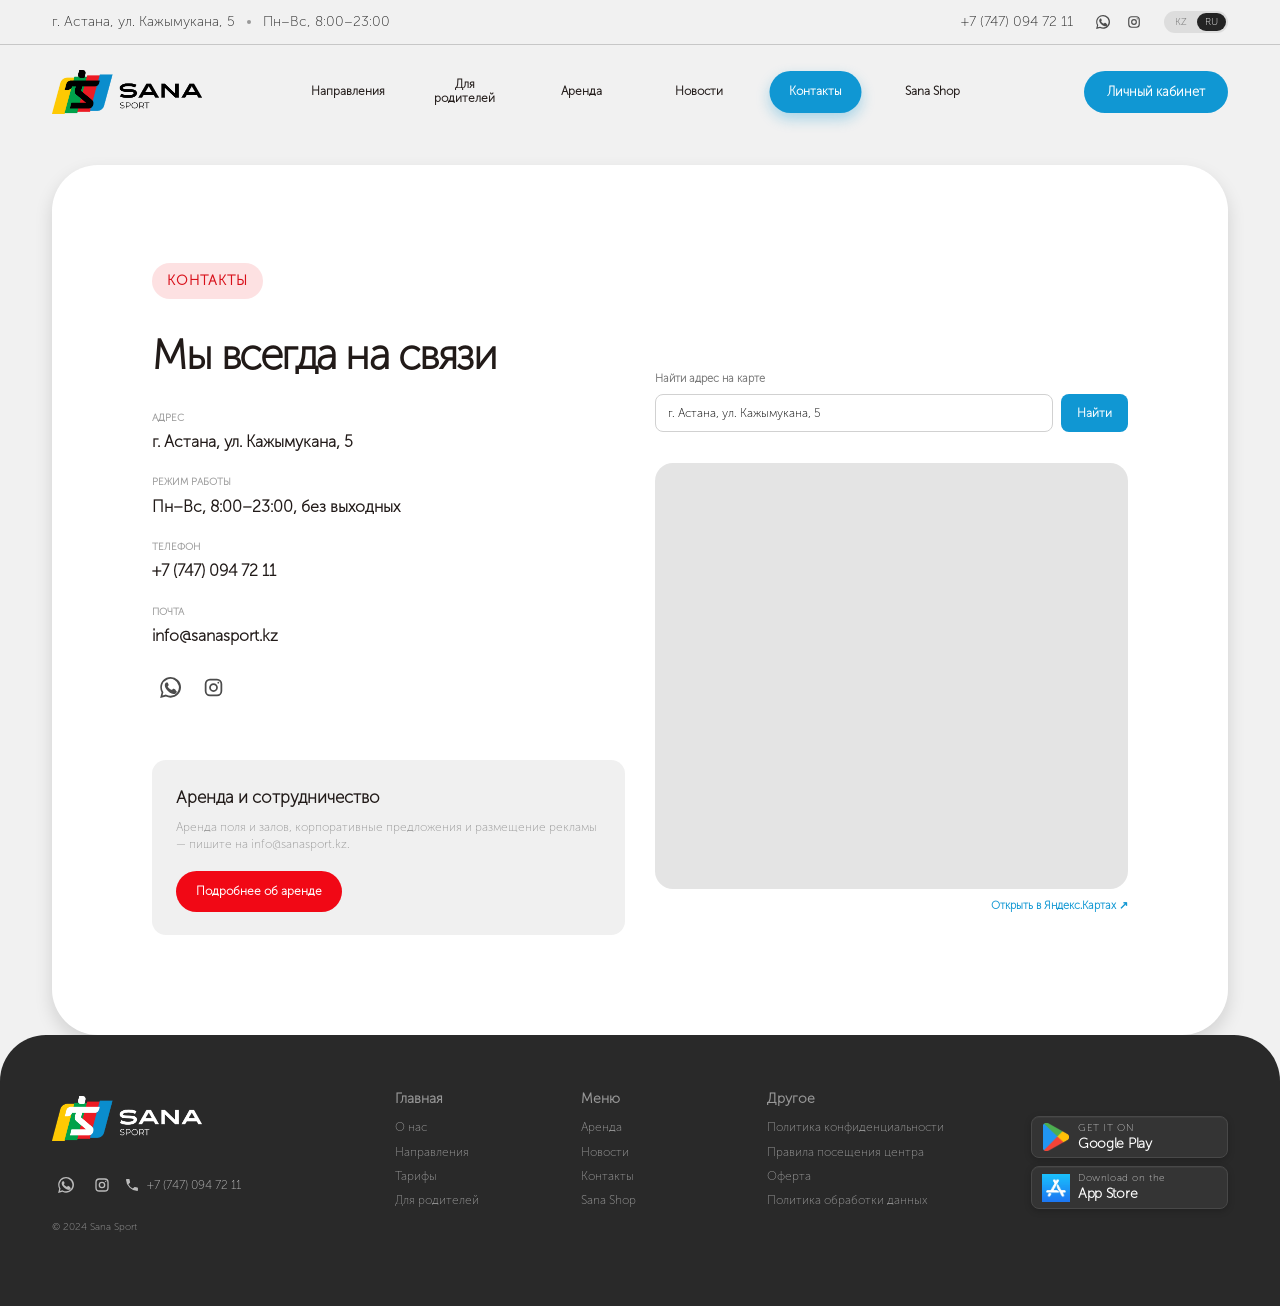
==== contacts.html @ c12099d1 "Polish homepage trainer and footer sections Co-authored-by: Copilot <223556219+Copilot@users.noreply" ====
﻿<!doctype html>
<html lang="ru">
<head>
  <meta charset="UTF-8">
  <meta name="viewport" content="width=device-width, initial-scale=1.0">
  <meta name="description" content="Контакты Sana Sport">
  <title>Контакты — Sana Sport</title>
  <link rel="preconnect" href="https://fonts.googleapis.com">
  <link rel="preconnect" href="https://fonts.gstatic.com" crossorigin>
  <link href="https://fonts.googleapis.com/css2?family=Manrope:wght@400;500;600;700;800&display=swap" rel="stylesheet">
  <link rel="stylesheet" href="styles.css?v=28">
</head>
<body class="contacts-page">
  <div class="topbar"><div class="container topbar__inner"><span>г. Астана, ул. Кажымукана, 5</span><span class="topbar__dot"></span><span>Пн–Вс, 8:00–23:00</span><div class="topbar__right"><a href="tel:+77470947211">+7 (747) 094 72 11</a><span class="social">◉　◎</span><span class="languages">KZ <b>RU</b></span></div></div></div>
  <header class="header container"><a class="logo" href="index.html#top" aria-label="Sana Sport">
      <img src="images/Group 80.png" alt="Sana Sport">
    </a><button class="menu-toggle" aria-label="Открыть меню">☰</button><nav class="nav"><a href="directions.html">Направления</a><a href="parents.html">Для родителей</a><a href="rental.html">Аренда</a><a href="news.html">Новости</a><a class="is-current" href="contacts.html">Контакты</a><a href="shop.html">Sana Shop</a></nav><a class="button button--blue header__account" href="https://sanasportt.bitrix24.site/crm_form_v5jyf/" target="_blank" rel="noopener noreferrer">Личный кабинет</a></header>

  <main>
    <section class="contacts-card container"><div class="contacts-copy"><small class="eyebrow">КОНТАКТЫ</small><h1>Мы всегда на связи</h1><dl><div><dt>АДРЕС</dt><dd id="contact-address">г. Астана, ул. Кажымукана, 5</dd></div><div><dt>РЕЖИМ РАБОТЫ</dt><dd>Пн–Вс, 8:00–23:00, без выходных</dd></div><div><dt>ТЕЛЕФОН</dt><dd><a href="tel:+77470947211">+7 (747) 094 72 11</a></dd></div><div><dt>ПОЧТА</dt><dd><a href="mailto:info@sanasport.kz">info@sanasport.kz</a></dd></div></dl><div class="rental-box"><h2>Аренда и сотрудничество</h2><p>Аренда поля и залов, корпоративные предложения и размещение рекламы — пишите на info@sanasport.kz.</p><a class="button button--red" href="mailto:info@sanasport.kz?subject=Sana%20Sport%20-%20аренда">Подробнее об аренде</a></div></div><div class="contacts-map-wrap"><div class="map-search"><label for="map-address">Найти адрес на карте</label><div><input id="map-address" type="text" value="г. Астана, ул. Кажымукана, 5" placeholder="Введите адрес"><button id="map-search-button" type="button">Найти</button></div><span id="map-status" role="status"></span></div><iframe id="contact-map" title="Карта Sana Sport" src="https://yandex.ru/map-widget/v1/?text=%D0%90%D1%81%D1%82%D0%B0%D0%BD%D0%B0%2C%20%D1%83%D0%BB.%20%D0%9A%D0%B0%D0%B6%D1%8B%D0%BC%D1%83%D0%BA%D0%B0%D0%BD%D0%B0%2C%205&z=16" loading="lazy" allowfullscreen></iframe><a class="map-external" id="map-external" href="https://yandex.ru/maps/?text=%D0%90%D1%81%D1%82%D0%B0%D0%BD%D0%B0%2C%20%D1%83%D0%BB.%20%D0%9A%D0%B0%D0%B6%D1%8B%D0%BC%D1%83%D0%BA%D0%B0%D0%BD%D0%B0%2C%205" target="_blank" rel="noopener">Открыть в Яндекс.Картах ↗</a></div></section>
  </main>

  <footer class="footer"><div class="container footer__grid"><div><a class="logo logo--light" href="index.html#top"><img src="images/Group 102.png" alt="Sana Sport"></a><div class="footer-social">◉　◎　◌</div><small>© 2024 Sana Sport</small></div><div><h4>Главная</h4><a href="index.html#about">О нас</a><a href="directions.html">Направления</a><a href="tariffs.html">Тарифы</a><a href="index.html#parents">Для родителей</a></div><div><h4>Меню</h4><a href="index.html#shop">Аренда</a><a href="news.html">Новости</a><a href="contacts.html">Контакты</a><a href="shop.html">Sana Shop</a></div><div><h4>Другое</h4><a href="privacy.html" target="_blank" rel="noopener noreferrer">Политика конфиденциальности</a><a href="rules.html" target="_blank" rel="noopener noreferrer">Правила посещения центра</a><a href="public-offer.html" target="_blank" rel="noopener noreferrer">Оферта</a><a href="privacy.html" target="_blank" rel="noopener noreferrer">Политика обработки данных</a></div><div class="footer__stores"><div class="footer__download-actions"><a class="store-badge store-badge--google" href="https://play.google.com/store/apps/details?id=kz.sanasport.app&pli=1" target="_blank" rel="noopener noreferrer" aria-label="Скачать в Google Play"><img class="store-badge__icon" src="images/google-play.png" alt="Google Play"><span class="store-badge__meta"><small>GET IT ON</small><strong>Google Play</strong></span></a><a class="store-badge store-badge--apple" href="https://apps.apple.com/kz/app/sanasport/id6756905506" target="_blank" rel="noopener noreferrer" aria-label="Скачать в App Store"><img class="store-badge__icon" src="images/app-store.png" alt="App Store"><span class="store-badge__meta"><small>Download on the</small><strong>App Store</strong></span></a></div></div></footer>
  <script src="script.js?v=17"></script>
</body>
</html>
---- styles.css ----
﻿:root {
  --ink: #211a18;
  --muted: #717171;
  --line: #d1d1d1;
  --blue: #1097d3;
  --yellow: #ffc800;
  --red: #f10815;
  --green: #00a64f;
  --soft: #f1f1f1;
  --dark: #292929;
  --ease-out: cubic-bezier(0.23, 1, 0.32, 1);
  --button-motion-duration: 160ms;
  --display-font: "Museo Sans Cyrl", Arial, sans-serif;
}
* {
  box-sizing: border-box;
}
html {
  scroll-behavior: smooth;
}
body {
  margin: 0;
  color: var(--ink);
  font: 400 14px/1.45 var(--display-font);
  background: #f4f4f4;
}
:where(
  .hero h1,
  .about h2,
  .section h2,
  .shop h2,
  .contact h2,
  .tariffs-heading h1,
  .directions-heading h1,
  .parents-heading h1,
  .news-heading h1,
  .rental-heading h1,
  .contacts-heading h1,
  .shop-heading h1
) {
  font-family: var(--display-font);
  font-weight: 700;
}
a {
  color: inherit;
  text-decoration: none;
}
.container {
  width: min(1176px, calc(100% - 48px));
  margin: auto;
}
.topbar {
  height: 45px;
  border-bottom: 1px solid #c7c7c7;
  color: #292929;
  font-size: 14px;
}
.topbar__inner {
  height: 100%;
  display: flex;
  align-items: center;
  gap: 12px;
}
.topbar__dot {
  width: 4px;
  height: 4px;
  border-radius: 50%;
  background: #999;
}
.topbar__right {
  margin-left: auto;
  display: flex;
  align-items: center;
  gap: 18px;
}
.social {
  display: flex;
  align-items: center;
  gap: 7px;
}
.social__link {
  display: grid;
  width: 24px;
  height: 24px;
  place-items: center;
  border-radius: 50%;
  color: #4b4b4b;
  transition:
    background-color 160ms ease,
    color 160ms ease,
    transform 160ms var(--ease-out);
}
.social__link svg {
  width: 14px;
  height: 14px;
}
.contacts-social .social__link {
  width: 36px;
  height: 36px;
}
.contacts-social .social__link svg {
  width: 21px;
  height: 21px;
}
@media (hover: hover) and (pointer: fine) {
  .social__link:hover {
    color: #fff;
    transform: translateY(-1px);
  }
  .footer-social .social__link:hover {
    transform: none;
  }
  .social__link--whatsapp:hover {
    background: #25d366;
  }
  .social__link--instagram:hover {
    background: #d62976;
  }
  .footer-social .social__link--whatsapp:hover {
    background: transparent;
    color: #25d366;
  }
  .footer-social .social__link--instagram:hover {
    background: transparent;
    color: #d62976;
  }
}
.social__link:focus-visible {
  outline: 2px solid var(--blue);
  outline-offset: 2px;
}
.languages {
  display: inline-flex;
  align-items: center;
  gap: 2px;
  background: #ddd;
  border-radius: 20px;
  padding: 2px;
  font-size: 10px;
  color: #666;
}
.languages b {
  display: inline-block;
  padding: 3px 6px;
  color: #fff;
  background: #242424;
  border-radius: 13px;
  margin-left: 5px;
}
.languages a {
  display: inline-block;
  min-width: 29px;
  padding: 4px 6px;
  border-radius: 13px;
  color: #666;
  text-align: center;
  line-height: 1;
  transition:
    color 160ms ease,
    background-color 160ms ease;
}
.languages a.is-current {
  color: #fff;
  background: #242424;
}
body.is-kazakh .tab[data-trainer-filter="creative"] {
  width: 142px;
}
.header {
  position: relative;
  height: 94px;
  display: flex;
  align-items: center;
  gap: 34px;
}
.logo {
  display: flex;
  align-items: center;
  gap: 9px;
  font-size: 23px;
  font-weight: 800;
  letter-spacing: -0.8px;
}
.logo small {
  display: block;
  font-size: 9px;
  letter-spacing: 0.5px;
  font-weight: 500;
}
.logo-mark {
  position: relative;
  display: block;
  width: 39px;
  height: 33px;
  background: #f4c400;
  clip-path: polygon(18% 0, 100% 0, 84% 100%, 0 100%);
}
.logo-mark i,
.logo-mark b,
.logo-mark em {
  position: absolute;
  display: block;
}
.logo-mark i {
  background: #00a5de;
  width: 19px;
  height: 12px;
  right: 0;
  top: 5px;
}
.logo-mark b {
  background: #ef202c;
  width: 19px;
  height: 13px;
  left: 8px;
  top: 11px;
}
.logo-mark em {
  background: #1b1b1b;
  width: 15px;
  height: 23px;
  left: 12px;
  top: 5px;
  clip-path: polygon(0 0, 100% 0, 80% 100%, 20% 100%);
}
.nav {
  position: absolute;
  left: 50%;
  display: flex;
  align-items: center;
  gap: 25px;
  margin-left: 0;
  font-size: 12px;
  font-weight: 700;
  transform: translateX(-50%);
}
.nav a {
  --nav-color: var(--blue);
  position: relative;
  isolation: isolate;
  overflow: hidden;
  display: inline-flex;
  align-items: center;
  justify-content: center;
  width: 92px;
  min-height: 42px;
  padding: 10px 16px;
  border-radius: 999px;
  text-align: center;
  line-height: 1.15;
  transition:
    color 0.3s ease,
    box-shadow 0.3s ease,
    transform 0.3s ease;
}
.nav a::after {
  position: absolute;
  z-index: -1;
  inset: 0;
  width: 0;
  content: "";
  border-radius: inherit;
  background: var(--nav-color);
  transition: width 0.3s ease;
}
.nav a:hover,
.nav a:focus-visible {
  color: #fff !important;
  box-shadow: 0 8px 18px color-mix(in srgb, var(--nav-color) 35%, transparent);
  transform: translateY(-2px);
}
.nav a:hover::after,
.nav a:focus-visible::after {
  width: 100%;
}
.nav a:nth-child(4n + 2) {
  --nav-color: var(--yellow);
}
.nav a:nth-child(4n + 3) {
  --nav-color: var(--red);
}
.nav a:nth-child(4n + 4) {
  --nav-color: var(--green);
}
.nav a:nth-child(4n + 1) {
  --nav-color: var(--blue);
}
.nav a.is-current {
  color: #fff !important;
  background: var(--nav-color);
  box-shadow: 0 6px 14px color-mix(in srgb, var(--nav-color) 32%, transparent);
}
.nav a:nth-child(4n + 2).is-current {
  color: #242424 !important;
}
@media (prefers-reduced-motion: reduce) {
  .nav a,
  .nav a::after {
    transition: none;
  }
  .nav a:hover,
  .nav a:focus-visible {
    transform: none;
  }
}
.button {
  border: 0;
  border-radius: 30px;
  display: inline-flex;
  justify-content: center;
  align-items: center;
  padding: 14px 23px;
  font-size: 13px;
  font-weight: 800;
  cursor: pointer;
  font-family: inherit;
}
.button--blue {
  color: #fff;
  background: var(--blue);
}
.button--outline {
  border: 2px solid #171717;
  background: #fff;
}
.button--red {
  color: #fff;
  background: var(--red);
}
.button--dark {
  color: #fff;
  background: #2c2c2c;
}
.header__account {
  padding: 12px 23px;
}
@media (min-width: 901px) {
  .header__account {
    margin-left: auto;
  }
}
.menu-toggle {
  display: none;
  background: none;
  border: 0;
  font-size: 24px;
}
.promos {
  display: grid;
  grid-template-columns: 1fr 1fr 1fr;
  gap: 18px;
  padding-bottom: 14px;
}
.promo {
  height: 131px;
  border-radius: 15px;
  color: #fff;
  padding: 27px 28px;
  display: flex;
  justify-content: space-between;
  overflow: hidden;
  position: relative;
}
.promo small,
.promo strong {
  display: none;
}
.promo--violet {
  background-image: url("images/mobile app.png");
  background-size: cover;
  background-position: center;
  background-repeat: no-repeat;
}
.promo--blue {
  background-image: url("images/preschool.png");
  background-size: cover;
  background-position: center;
  background-repeat: no-repeat;
}
.promo--navy {
  background-image: url("images/polechudes.png");
  background-size: cover;
  background-position: center;
  background-repeat: no-repeat;
}
.promo > div:first-child,
.promo > div:last-child {
  display: none;
}
.promo .phone-stack,
.promo .promo-sun,
.promo .wheel {
  display: none;
}
.hero-shell {
  background: #fff;
  border-radius: 44px 44px 0 0;
  box-shadow: 0 -4px 16px #00000012;
}
.hero {
  min-height: 620px;
  display: grid;
  grid-template-columns: 1fr 1fr;
  align-items: center;
  gap: 45px;
}
.hero h1 {
  font-size: 48px;
  line-height: 1.04;
  letter-spacing: -2px;
  margin: 0 0 22px;
}
.hero p,
.about p {
  color: var(--muted);
  font-size: 16px;
  line-height: 1.4;
}
.hero__actions {
  display: flex;
  gap: 13px;
  margin-top: 28px;
}
.visual {
  border-radius: 23px;
  overflow: hidden;
  position: relative;
}
.visual--building {
  height: 420px;
  background: linear-gradient(160deg, #94d0ff, #e6dbdd 55%, #b8a19e);
  box-shadow: inset 0 0 90px #fff6;
}
.building-lines {
  position: absolute;
  inset: 28% 0 0;
  background:
    repeating-linear-gradient(90deg, transparent 0 10px, #fff9 11px 13px),
    linear-gradient(
      165deg,
      transparent 20%,
      #856c6c 20% 23%,
      transparent 23% 34%,
      #705e61 34% 37%,
      transparent 37%
    );
  clip-path: polygon(5% 30%, 95% 30%, 100% 100%, 0 100%);
}
.visual-label {
  position: absolute;
  bottom: 32px;
  left: 50%;
  transform: translateX(-50%);
  font-size: 18px;
  font-weight: 800;
  color: #fff;
  background: #1d2527dd;
  padding: 9px 16px;
  border-radius: 5px;
  text-align: center;
}
.visual-label small {
  font-size: 8px;
  letter-spacing: 2px;
}
.stats {
  background: var(--yellow);
}
.stats__grid {
  display: grid;
  grid-template-columns: repeat(5, 1fr);
  padding: 27px 0;
}
.stats__grid > div {
  text-align: center;
  border-right: 1px solid #c39d00;
}
.stats__grid > div:last-child {
  border: 0;
}
.stats strong {
  display: block;
  font-size: 28px;
}
.stats span {
  font-size: 11px;
}
.section {
  padding-top: 96px;
  padding-bottom: 60px;
}
.about {
  display: grid;
  grid-template-columns: 1fr 1fr;
  align-items: center;
  gap: 56px;
}
.about .eyebrow {
  display: inline-flex;
  width: fit-content;
  margin-bottom: 18px;
  padding: 8px 15px;
  border-radius: 999px;
  background: #fff0bf;
  color: #9b7100;
  font-size: 14px;
  letter-spacing: 1px;
}
.visual--lounge {
  height: 350px;
  background: linear-gradient(130deg, #edf5fb, #cae9f1 55%, #ff9426);
  border-radius: 20px;
}
.lounge-balls {
  font-size: 27px;
  line-height: 2;
  color: #fff;
  position: absolute;
  right: 24px;
  top: 18px;
}
.lounge-tables {
  position: absolute;
  bottom: 0;
  left: 0;
  right: 0;
  height: 47%;
  background: repeating-linear-gradient(
    90deg,
    #f39127 0 40px,
    #40aa76 40px 78px,
    #f7a622 78px 117px
  );
  clip-path: polygon(0 18%, 100% 0, 100% 100%, 0 100%);
}
.visual--lounge > span {
  position: absolute;
  bottom: 20px;
  left: 20px;
  background: #fff;
  color: #666;
  padding: 5px 10px;
  border-radius: 4px;
  font-size: 11px;
}
.eyebrow {
  display: block;
  color: var(--red);
  font-size: 12px;
  font-weight: 800;
  margin-bottom: 18px;
}
.news-toolbar {
  display: flex;
  align-items: center;
  justify-content: space-between;
  gap: 16px;
  margin: 20px 0 28px;
}
.news-filter {
  position: relative;
  display: grid;
  min-width: 250px;
  gap: 5px;
  padding: 11px 48px 11px 16px;
  border: 1px solid #e5e8ef;
  border-radius: 16px;
  background: #fff;
  box-shadow: 0 10px 26px rgba(14, 25, 44, 0.06);
  color: var(--ink);
  transition: border-color 180ms var(--ease-out), box-shadow 180ms var(--ease-out);
}
.news-filter:focus-within {
  border-color: var(--blue);
  box-shadow: 0 0 0 3px rgba(39, 92, 190, 0.12);
}
.news-filter span {
  color: var(--muted);
  font-size: 11px;
  font-weight: 700;
  letter-spacing: 0.06em;
  text-transform: uppercase;
}
.news-filter select {
  width: 100%;
  border: 0;
  background: transparent;
  color: var(--ink);
  font: 700 14px var(--display-font);
  outline: none;
  cursor: pointer;
  appearance: none;
}
.news-filter::after {
  position: absolute;
  top: 50%;
  right: 15px;
  display: grid;
  width: 28px;
  height: 28px;
  place-items: center;
  border-radius: 50%;
  background: #f3f5f9;
  color: var(--blue);
  content: "⌄";
  font-size: 18px;
  line-height: 1;
  pointer-events: none;
  transform: translateY(-25%);
}
.news-show-more {
  border: 0;
  border-radius: 999px;
  background: var(--yellow);
  color: #1e1f24;
  padding: 11px 18px;
  font: 700 14px var(--display-font);
  cursor: pointer;
  transition: transform 180ms var(--ease-out), box-shadow 180ms var(--ease-out);
}
.news-show-more:hover,
.news-show-more:focus-visible {
  transform: translateY(-1px);
  box-shadow: 0 12px 24px rgba(245, 181, 38, 0.28);
}
.news-show-more[hidden] {
  display: none;
}
.news-card.is-hidden {
  display: none;
}
.news-empty {
  display: none;
  grid-column: 1 / -1;
  padding: 28px;
  border-radius: 16px;
  background: var(--soft);
  color: var(--muted);
  text-align: center;
}
.news-empty.is-visible {
  display: block;
}
.about h2,
.section h2 {
  font-size: 32px;
  line-height: 1.1;
  letter-spacing: -1px;
  margin: 0 0 16px;
}
.direction-grid {
  display: grid;
  grid-template-columns: repeat(3, 1fr);
  gap: 23px;
  margin-top: 31px;
}
.info-card,
.price-grid article {
  background: var(--soft);
  border: 1px solid #aaa;
  border-radius: 15px;
  padding: 22px;
}
.direction-grid .info-card {
  display: flex;
  flex-direction: column;
}
.direction-grid .info-card > img {
  align-self: flex-start;
  width: 78px;
  height: 78px;
  flex: 0 0 78px;
  object-fit: scale-down;
}
.card-icon {
  display: flex;
  width: 45px;
  height: 45px;
  border-radius: 8px;
  justify-content: center;
  align-items: center;
  font-size: 25px;
}
.card-icon--green {
  background: #aaddc1;
}
.card-icon--pink {
  background: #f0b2b7;
}
.card-icon--cyan {
  background: #acd9ef;
}
.info-card h3 {
  font-size: 18px;
  margin: 12px 0 8px;
}
.info-card p {
  min-height: 73px;
  color: var(--muted);
  margin: 0;
  font-size: 13px;
}
.info-card a {
  display: block;
  margin-top: auto;
  font-size: 12px;
  font-weight: 800;
}
.panorama {
  height: 480px;
  background: #07172e;
  color: #fff;
  position: relative;
  overflow: hidden;
}
.panorama__scene {
  height: 100%;
  position: relative;
  background: linear-gradient(
    #071a3c 0%,
    #122c59 51%,
    #f39818 52%,
    #101723 100%
  );
}
.sky {
  position: absolute;
  width: 100%;
  height: 46%;
  background:
    radial-gradient(ellipse at 80% 80%, #ff9c00 0 3%, transparent 18%),
    radial-gradient(ellipse at 20% 60%, #214f7f, transparent 42%);
}
.city {
  position: absolute;
  bottom: 43%;
  width: 100%;
  height: 27%;
  display: flex;
  align-items: end;
  justify-content: center;
  gap: 8px;
}
.city i {
  display: block;
  width: 11%;
  height: 50%;
  background: #26374b;
  box-shadow: inset 0 0 0 3px #354c62;
}
.city i:nth-child(2) {
  height: 80%;
}
.city i:nth-child(3) {
  height: 62%;
}
.city i:nth-child(4) {
  height: 92%;
}
.city i:nth-child(5) {
  height: 70%;
}
.lights {
  position: absolute;
  bottom: 0;
  width: 100%;
  height: 45%;
  background: repeating-linear-gradient(
    100deg,
    transparent 0 75px,
    #fca31c 77px 80px,
    transparent 82px 150px
  );
  opacity: 0.8;
}
.panorama__tag {
  position: absolute;
  top: 43%;
  left: 62%;
  background: #e3171f;
  font-weight: 800;
  padding: 4px 12px;
  transform: rotate(-3deg);
}
.panorama__caption {
  position: absolute;
  bottom: 0;
  left: 0;
  right: 0;
  text-align: center;
  background: #050505dd;
  padding: 16px;
  color: #aaa;
  font-size: 11px;
}
.panorama__caption span {
  color: #fff;
  margin-left: 35px;
}
.section-heading {
  display: flex;
  justify-content: space-between;
  align-items: center;
  margin-bottom: 29px;
}
.section-heading h2 {
  margin: 0;
}
.price-grid {
  display: grid;
  grid-template-columns: repeat(3, 1fr);
  gap: 22px;
}
.price-grid article {
  border: 0;
  min-height: 120px;
}
.price-grid h3 {
  font-size: 14px;
  margin: 0 0 8px;
}
.price-grid strong {
  display: block;
  color: var(--blue);
  font-size: 21px;
}
.price-grid small {
  color: var(--muted);
  font-size: 10px;
}
.shop {
  background: var(--dark);
  color: #fff;
}
.shop__inner {
  min-height: 282px;
  display: flex;
  align-items: center;
  justify-content: space-between;
}
.shop h2 {
  font-size: 31px;
  margin: 0 0 10px;
}
.shop p {
  margin: 0 0 28px;
}
.shop .eyebrow {
  color: var(--yellow);
}
.shop-products {
  height: 220px;
  display: flex;
  align-items: end;
  gap: 10px;
}
.shop-products span {
  display: flex;
  align-items: center;
  justify-content: center;
  width: 145px;
  height: 160px;
  background: #989898;
  border-radius: 18px 18px 0 0;
  color: #666;
  font-size: 11px;
  font-weight: 800;
}
.shop-products span + span {
  height: 200px;
}
.trainers > p {
  color: var(--muted);
  margin-top: -7px;
}
.tabs {
  display: flex;
  gap: 12px;
  margin: 24px 0;
}
.tabs .tab {
  --trainer-tab-color: var(--blue);
  position: relative;
  isolation: isolate;
  overflow: hidden;
  display: inline-flex;
  align-items: center;
  justify-content: center;
  width: 92px;
  min-height: 42px;
  border: 0;
  background: transparent;
  color: var(--ink);
  padding: 10px 16px;
  border-radius: 999px;
  line-height: 1.15;
  font: 700 14px var(--display-font);
  cursor: pointer;
  transition:
    color 0.3s ease,
    box-shadow 0.3s ease,
    transform 0.3s ease;
}
.tabs .tab::after {
  position: absolute;
  z-index: -1;
  inset: 0;
  width: 0;
  content: "";
  border-radius: inherit;
  background: var(--trainer-tab-color);
  transition: width 0.3s ease;
}
.tab[data-trainer-filter="sport"] {
  --trainer-tab-color: var(--green);
}
.tab[data-trainer-filter="education"] {
  --trainer-tab-color: var(--red);
  width: 128px;
}
.tab[data-trainer-filter="creative"] {
  --trainer-tab-color: var(--blue);
}
.tab.is-active {
  color: #fff;
  background: var(--trainer-tab-color);
  box-shadow: 0 6px 14px color-mix(in srgb, var(--trainer-tab-color) 32%, transparent);
}
@media (hover: hover) and (pointer: fine) {
  .tab:hover {
    color: #fff;
    box-shadow: 0 8px 18px color-mix(in srgb, var(--trainer-tab-color) 35%, transparent);
    transform: translateY(-2px);
  }
  .tab:hover::after {
    width: 100%;
  }
}
@media (prefers-reduced-motion: reduce) {
  .tabs .tab,
  .tabs .tab::after {
    transition: none;
  }
  .tab:hover {
    transform: none;
  }
}
.trainer-grid article.is-hidden {
  display: none;
}
.trainer-grid article.is-collapsed {
  display: none;
}
.trainer-grid {
  display: grid;
  grid-template-columns: repeat(4, 1fr);
  gap: 18px;
  overflow: hidden;
}
.trainer-toggle {
  display: flex;
  margin: 24px auto 0;
  min-width: 180px;
}
.trainer-toggle[hidden] {
  display: none;
}
.trainer-grid article {
  background: var(--soft);
  border-radius: 15px;
  overflow: hidden;
  cursor: pointer;
  transition:
    transform 180ms var(--ease-out),
    box-shadow 180ms var(--ease-out);
}
.trainer-photo {
  display: block;
  width: 100%;
  height: 245px;
  object-fit: cover;
  object-position: center;
}
.trainer-grid article:hover {
  transform: translateY(-3px);
  box-shadow: 0 10px 24px #0002;
}
.trainer-grid article:focus-visible,
.direction-card:focus-visible,
.news-card:focus-visible {
  outline: 3px solid color-mix(in srgb, var(--blue) 38%, transparent);
  outline-offset: 3px;
}
.avatar {
  height: 245px;
  display: flex;
  justify-content: center;
  align-items: center;
  font-size: 57px;
  font-weight: 800;
  color: #fff;
  position: relative;
  background: linear-gradient(145deg, #d5d2d9, #f5f4f6);
}
.avatar:after {
  content: "";
  position: absolute;
  width: 140px;
  height: 170px;
  bottom: -45px;
  border-radius: 65px 65px 0 0;
  background: #fff;
  box-shadow: inset 0 0 0 8px #e7e4ea;
}
.avatar--one {
  color: #a23273;
}
.avatar--two {
  color: #3d6c8e;
}
.avatar--three {
  color: #bd5b35;
}
.avatar--four {
  color: #6a568e;
}
.trainer-grid h3,
.trainer-grid p {
  margin: 0;
  padding: 0 20px;
}
.trainer-grid h3 {
  font-size: 14px;
  padding-top: 18px;
}
.trainer-grid p {
  font-size: 11px;
  color: var(--muted);
  padding-top: 5px;
  padding-bottom: 20px;
}
.trainer-modal {
  position: fixed;
  inset: 0;
  z-index: 1000;
  display: grid;
  place-items: center;
  padding: 24px;
  background: #0008;
  opacity: 0;
  pointer-events: none;
  transition: opacity 250ms var(--ease-out);
}
.trainer-modal.is-open {
  opacity: 1;
  pointer-events: auto;
}
.trainer-modal__dialog {
  position: relative;
  display: grid;
  grid-template-columns: 190px 1fr;
  width: min(610px, 100%);
  overflow: hidden;
  border-radius: 22px;
  background: #fff;
  opacity: 0;
  transform: translateY(4%) scale(0.96);
  transition:
    opacity 250ms var(--ease-out),
    transform 250ms var(--ease-out);
}
.trainer-modal.is-open .trainer-modal__dialog {
  opacity: 1;
  transform: translateY(0) scale(1);
}
.trainer-modal__avatar {
  overflow: hidden;
  display: grid;
  min-height: 250px;
  place-items: center;
  font-size: 52px;
}
.trainer-modal__avatar img {
  width: 100%;
  height: 100%;
  min-height: inherit;
  object-fit: cover;
}
.trainer-modal__content {
  padding: 42px 34px 34px;
}
.trainer-modal__content small {
  color: var(--blue);
  font-size: 10px;
  font-weight: 800;
  letter-spacing: 1px;
}
.trainer-modal__content h2 {
  margin: 13px 0 10px;
  font-size: 27px;
  line-height: 1.2;
}
.trainer-modal__content p {
  margin: 0 0 25px;
  color: var(--muted);
}
.trainer-modal__close {
  position: absolute;
  z-index: 1;
  top: 16px;
  right: 16px;
  width: 36px;
  height: 36px;
  border: 0;
  border-radius: 50%;
  background: #fff;
  font-size: 23px;
  cursor: pointer;
}
@media (max-width: 600px) {
  .trainer-modal__dialog {
    grid-template-columns: 1fr;
  }
  .trainer-modal__avatar {
    min-height: 150px;
  }
  .trainer-modal__content {
    padding: 28px 24px 24px;
  }
}
.faq {
  max-width: 800px;
  text-align: center;
}
.faq-list {
  text-align: left;
  margin-top: 27px;
}
.faq details {
  border: 1px solid #aaa;
  background: var(--soft);
  border-radius: 13px;
  margin-bottom: 12px;
  padding: 17px 21px;
}
.faq summary {
  display: flex;
  align-items: center;
  justify-content: space-between;
  gap: 16px;
  font-weight: 800;
  cursor: pointer;
  list-style: none;
}
.faq summary::-webkit-details-marker {
  display: none;
}
.faq summary b {
  display: grid;
  position: relative;
  width: 30px;
  height: 30px;
  flex: 0 0 auto;
  place-items: center;
  border-radius: 50%;
  background: #fde1e2;
  color: var(--red);
  font-size: 0;
  transition:
    background-color 200ms var(--ease-out),
    color 200ms var(--ease-out);
}
.faq summary b::before,
.faq summary b::after {
  position: absolute;
  inset: 0;
  display: grid;
  place-items: center;
  font-size: 20px;
  font-weight: 500;
  line-height: 1;
  transform-origin: center;
  transition:
    opacity 200ms var(--ease-out),
    transform 200ms var(--ease-out);
}
.faq summary b::before {
  content: "+";
  opacity: 1;
  transform: translateY(-1px) rotate(0deg) scale(1);
}
.faq summary b::after {
  content: "−";
  opacity: 0;
  transform: translateY(-1px) rotate(-90deg) scale(0.6);
}
.faq details[open] summary b {
  background: var(--red);
  color: #fff;
}
.faq details[open] summary b::before {
  opacity: 0;
  transform: translateY(-1px) rotate(90deg) scale(0.6);
}
.faq details[open] summary b::after {
  opacity: 1;
  transform: translateY(-1px) rotate(0deg) scale(1);
}
@media (hover: hover) and (pointer: fine) {
  .faq summary:hover b {
    background: #f8c8cb;
  }
  .faq details[open] summary:hover b {
    background: #c80d17;
  }
}
@media (prefers-reduced-motion: reduce) {
  .faq summary b,
  .faq summary b::before,
  .faq summary b::after {
    transition:
    background-color 100ms ease,
    color 100ms ease;
  }
  .faq summary b::before,
  .faq summary b::after {
    transform: translateY(-1px);
  }
}
.faq p {
  color: var(--muted);
  margin: 10px 0 0;
}
.contact {
  background: var(--red);
  color: #fff;
  border-radius: 20px;
  display: flex;
  justify-content: center;
  gap: 100px;
  padding: 42px 80px;
  margin-bottom: 50px;
}
.contact h2 {
  font-size: 29px;
  line-height: 1.15;
  margin: 0 0 20px;
}
.contact p {
  margin: 0;
}
.contact form {
  width: 345px;
  display: flex;
  flex-direction: column;
  gap: 11px;
}
.contact input {
  border: 0;
  border-radius: 30px;
  padding: 13px 18px;
  font: inherit;
}
.form-status {
  font-size: 11px;
  text-align: center;
}
.footer {
  background: var(--dark);
  color: #999;
  padding: 54px 0 70px;
}
.footer__stores {
  align-self: center;
}
.footer__download-actions {
  display: flex;
  flex-direction: column;
  align-items: stretch;
  gap: 8px;
}
.footer .store-badge {
  display: inline-flex;
  align-items: center;
  gap: 8px;
  min-width: 154px;
  margin: 0;
  padding: 6px 10px;
  border-radius: 8px;
  background: #343434;
  border: 1px solid #484848;
  color: #fff;
  box-shadow: 0 2px 7px rgba(0, 0, 0, 0.2), inset 0 1px rgba(255, 255, 255, 0.04);
  transition:
    transform 160ms var(--ease-out),
    background-color 160ms var(--ease-out),
    border-color 160ms var(--ease-out);
}
.store-badge:hover,
.store-badge:focus-visible {
  transform: translateY(-1px);
  background: #3a3a3a;
  border-color: #555;
}
.store-badge__icon {
  display: block;
  width: 28px;
  height: 28px;
  object-fit: contain;
  flex: 0 0 auto;
  background: transparent;
}
.store-badge__meta {
  display: grid;
  gap: 2px;
  line-height: 1.1;
}
.store-badge__meta small {
  font-size: 7px;
  letter-spacing: 0.6px;
  color: rgba(255, 255, 255, 0.72);
}
.store-badge__meta strong {
  font-size: 14px;
  letter-spacing: -0.3px;
}
.footer__grid {
  display: grid;
  grid-template-columns: 2fr 1fr 1fr 1.5fr 1.25fr;
  gap: 28px;
}
.logo--light {
  color: #fff;
}
.footer h4 {
  margin: 0 0 10px;
}
.footer a {
  display: block;
  font-size: 12px;
  margin: 7px 0;
}
.footer-social {
  display: flex;
  align-items: center;
  gap: 8px;
  width: fit-content;
  margin: 30px 0 17px;
  color: #bbb;
}
.footer-social .social__link {
  display: grid;
  width: 28px;
  height: 28px;
  flex: 0 0 28px;
  margin: 0;
  place-items: center;
  color: inherit;
}
.footer-social .social__link svg,
.footer-social__phone svg {
  display: block;
  width: 16px;
  height: 16px;
}
.footer-social__phone {
  display: inline-flex !important;
  align-items: center;
  gap: 7px;
  min-height: 28px;
  margin: 0 !important;
  color: inherit;
  line-height: 1;
  white-space: nowrap;
}
.footer-social__phone:hover {
  color: #fff;
}
.footer small {
  font-size: 10px;
}
@media (max-width: 900px) {
  .footer__grid {
    grid-template-columns: 1.5fr 1fr 1fr 1.4fr;
    gap: 24px;
  }
  .footer__stores {
    grid-column: 4;
    grid-row: 2;
  }
  .nav {
    position: static;
    gap: 12px;
    font-size: 11px;
    margin-left: auto;
    transform: none;
  }
  .hero h1 {
    font-size: 38px;
  }
  .hero {
    min-height: 520px;
  }
  .contact {
    gap: 35px;
    padding: 35px;
  }
  .trainer-grid {
    grid-template-columns: repeat(2, 1fr);
  }
  .avatar {
    height: 200px;
  }
  .trainer-photo {
    height: 200px;
  }
}
@media (max-width: 700px) {
  .container {
    width: min(100% - 32px, 560px);
  }
  .topbar__right {
    gap: 10px;
  }
  .topbar__right > a:first-child {
    display: none;
  }
  .topbar {
    height: 38px;
    font-size: 12px;
  }
  .header {
    height: 72px;
  }
  .footer__grid {
    grid-template-columns: 1fr 1fr;
    gap: 30px;
  }
  .footer__stores {
    grid-column: 1 / -1;
    grid-row: auto;
  }
  .footer__download-actions {
    width: fit-content;
  }
  .footer .store-badge {
    flex: 0 0 auto;
    min-width: 0;
  }
  .menu-toggle {
    display: block;
    margin-left: auto;
  }
  .nav {
    display: none;
    position: absolute;
    top: 110px;
    left: 16px;
    right: 16px;
    padding: 18px;
    background: #fff;
    box-shadow: 0 8px 20px #0002;
    border-radius: 12px;
    z-index: 5;
    flex-direction: column;
  }
  .nav a {
    width: 100%;
  }
  .nav.is-open {
    display: flex;
  }
  .header__account {
    display: none;
  }
  .promos {
    grid-template-columns: 1fr;
    gap: 10px;
  }
  .promo {
    height: 110px;
    padding: 21px;
  }
  .promo strong {
    font-size: 20px;
  }
  .hero {
    grid-template-columns: 1fr;
    padding-top: 65px;
    padding-bottom: 70px;
    gap: 35px;
  }
  .hero h1 {
    font-size: 38px;
  }
  .hero p br {
    display: none;
  }
  .hero__actions {
    flex-direction: column;
    align-items: stretch;
  }
  .visual--building {
    height: 280px;
  }
  .stats__grid {
    grid-template-columns: repeat(2, 1fr);
    gap: 20px;
  }
  .stats__grid > div {
    border: 0;
  }
  .stats__grid > div:last-child {
    grid-column: span 2;
  }
  .section {
    padding-top: 65px;
    padding-bottom: 35px;
  }
  .about {
    grid-template-columns: 1fr;
    gap: 28px;
  }
  .visual--lounge {
    height: 260px;
  }
  .about h2,
  .section h2 {
    font-size: 28px;
  }
  .direction-grid,
  .price-grid {
    grid-template-columns: 1fr;
  }
  .panorama {
    height: 330px;
  }
  .shop__inner {
    min-height: 390px;
    display: block;
    padding-top: 50px;
  }
  .shop-products {
    height: 170px;
  }
  .shop-products span {
    height: 120px;
    width: 110px;
  }
  .shop-products span + span {
    height: 150px;
  }
  .tabs {
    max-width: 100%;
    overflow-x: auto;
    padding-bottom: 4px;
  }
  .tab {
    flex: 0 0 auto;
  }
  .trainer-grid {
    grid-template-columns: repeat(2, minmax(0, 1fr));
    overflow: visible;
  }
  .contact {
    display: block;
    padding: 30px 25px;
  }
  .contact form {
    width: 100%;
    margin-top: 28px;
  }
  .footer__grid {
    grid-template-columns: 1fr 1fr;
    gap: 30px;
  }
  .footer__grid > div:first-child {
    grid-column: span 2;
  }
}

.admin-launcher {
  position: fixed;
  right: 20px;
  bottom: 20px;
  z-index: 20;
  border: 0;
  border-radius: 24px;
  padding: 11px 16px;
  color: #fff;
  background: #242424;
  font:
    700 12px var(--display-font),
    Arial,
    sans-serif;
  box-shadow: 0 8px 24px #0003;
  cursor: pointer;
}
.admin-launcher:hover {
  background: var(--blue);
}
.admin-panel {
  position: fixed;
  inset: 0 0 0 auto;
  width: min(430px, 100%);
  z-index: 30;
  padding: 28px;
  background: #fff;
  box-shadow: -10px 0 35px #0002;
  transform: translateX(105%);
  transition: transform 0.25s ease;
  overflow: auto;
}
.admin-panel.is-open {
  transform: translateX(0);
}
.admin-panel__header {
  display: flex;
  align-items: flex-start;
  justify-content: space-between;
  border-bottom: 1px solid var(--line);
  padding-bottom: 18px;
}
.admin-panel__header small {
  font-size: 10px;
  font-weight: 800;
  color: var(--blue);
  letter-spacing: 1px;
}
.admin-panel h2 {
  margin: 5px 0 0;
  font-size: 25px;
}
.admin-close {
  border: 0;
  background: none;
  font-size: 30px;
  line-height: 1;
  cursor: pointer;
  color: var(--muted);
}
.admin-note {
  padding: 12px 14px;
  background: #f1f7fa;
  border-left: 3px solid var(--blue);
  font-size: 12px;
  color: #555;
}
.admin-panel form {
  display: grid;
  gap: 16px;
}
.admin-panel label {
  display: grid;
  gap: 7px;
  font-size: 12px;
  font-weight: 800;
}
.admin-panel input,
.admin-panel textarea {
  width: 100%;
  border: 1px solid #c9c9c9;
  border-radius: 7px;
  padding: 11px;
  font:
    500 13px var(--display-font),
    Arial,
    sans-serif;
  resize: vertical;
}
.admin-panel input[type="file"] {
  padding: 8px;
  background: #fafafa;
}
.admin-upload {
  display: grid;
  gap: 7px;
}
.admin-remove,
.admin-reset {
  border: 0;
  background: none;
  color: var(--red);
  font:
    700 11px var(--display-font),
    Arial,
    sans-serif;
  text-align: left;
  cursor: pointer;
  padding: 0;
}
.admin-actions {
  display: flex;
  align-items: center;
  gap: 18px;
  border-top: 1px solid var(--line);
  padding-top: 18px;
}
.admin-actions .button {
  font-size: 12px;
  padding: 12px 16px;
}
.admin-status {
  color: #16804b;
  font-size: 12px;
  font-weight: 800;
  min-height: 18px;
}
.visual--building,
.visual--lounge {
  background-size: cover;
  background-position: center;
}
.visual--building[style*="background-image"] > * {
  visibility: hidden;
}
.visual--lounge[style*="background-image"] > * {
  visibility: hidden;
}
.tariffs-page {
  background: #f1f1f1;
}
.tariffs-page .header {
  margin-bottom: 26px;
}
.tariffs-page .nav .is-current {
  color: var(--blue);
}
.tariffs-hero {
  background: #fff;
  border-radius: 46px;
  padding: 98px 100px 100px;
  box-shadow: 0 8px 18px #0002;
}
.tariffs-heading {
  margin-bottom: 28px;
}
.tariffs-heading .eyebrow,
.parents-heading .eyebrow,
.rental-heading .eyebrow,
.news-heading .eyebrow,
.contacts-copy .eyebrow {
  display: inline-flex;
  width: fit-content;
  margin-bottom: 18px;
  padding: 8px 15px;
  border-radius: 999px;
  font-size: 14px;
  letter-spacing: 1px;
}
.tariffs-heading .eyebrow {
  background: #fde1e2;
  color: #d8101a;
}
.parents-heading .eyebrow {
  background: #e3f5eb;
  color: #07844e;
}
.rental-heading .eyebrow {
  background: #e5f0ff;
  color: #2774d1;
}
.contacts-copy .eyebrow {
  background: #fde1e2;
  color: #d8101a;
}
.news-heading .eyebrow {
  background: #fff0bf;
  color: #9b7100;
}
.tariffs-heading h1 {
  margin: 14px 0 8px;
  font-size: 42px;
  line-height: 1.15;
  letter-spacing: -1.5px;
}
.tariffs-heading p {
  margin: 0;
  color: #7b7370;
  font-size: 16px;
  line-height: 1.35;
}
.tariffs-grid {
  display: grid;
  grid-template-columns: repeat(3, 1fr);
  gap: 20px 24px;
}
.tariff-card {
  min-height: 198px;
  padding: 32px 28px;
  border-radius: 18px;
  background: #f0f0f0;
  display: flex;
  flex-direction: column;
}
.tariff-card h2 {
  margin: 0 0 8px;
  font-size: 18px;
  line-height: 1.3;
}
.tariff-card p {
  margin: 0;
  font-size: 14px;
}
.tariff-card p strong {
  margin-left: 4px;
  font-size: 28px;
  line-height: 1;
}
.tariff-card__button {
  margin-top: auto;
  padding: 13px 16px;
  border-radius: 10px;
  background: #c8c8c8;
  text-align: center;
  font-weight: 700;
  transition:
    background 0.2s,
    color 0.2s;
}
.tariff-card__button:hover {
  background: var(--blue);
  color: #fff;
}
.tariffs-page .contact {
  margin-top: 50px;
  margin-bottom: 50px;
}
.tariffs-page .footer {
  border-radius: 46px 46px 0 0;
}
@media (max-width: 900px) {
  .tariffs-hero {
    padding: 70px 48px;
  }
  .tariffs-grid {
    grid-template-columns: repeat(2, 1fr);
  }
}
@media (max-width: 700px) {
  .tariffs-page .header {
    margin-bottom: 14px;
  }
  .tariffs-hero {
    padding: 52px 20px;
    border-radius: 28px;
  }
  .tariffs-heading h1 {
    font-size: 32px;
  }
  .tariffs-heading p {
    font-size: 14px;
  }
  .tariffs-heading p br {
    display: none;
  }
  .tariffs-grid {
    grid-template-columns: 1fr;
    gap: 14px;
  }
  .tariff-card {
    min-height: 174px;
    padding: 25px 22px;
  }
  .tariff-card p strong {
    font-size: 25px;
  }
  .tariffs-page .contact {
    margin-top: 28px;
    margin-bottom: 28px;
  }
  .tariffs-page .footer {
    border-radius: 28px 28px 0 0;
  }
}

.directions-page {
  background: #f1f1f1;
}
.directions-page .header {
  margin-bottom: 26px;
}
.directions-page .nav .is-current {
  color: var(--blue);
}
.directions-hero {
  background: #fff;
  border-radius: 46px;
  padding: 98px 100px 100px;
  box-shadow: 0 8px 18px #0002;
}
.directions-heading {
  margin-bottom: 27px;
}
.directions-heading .eyebrow {
  display: inline-flex;
  width: fit-content;
  margin-bottom: 16px;
  padding: 7px 11px;
  border-radius: 999px;
  background: #e5f0ff;
  color: #2774d1;
  font-size: 13px;
  letter-spacing: 1px;
}
.directions-heading h1 {
  margin: 14px 0 8px;
  font-size: 42px;
  line-height: 1.15;
  letter-spacing: -1.5px;
}
.directions-heading p {
  margin: 0;
  color: #7b7370;
  font-size: 16px;
}
.direction-tabs {
  display: flex;
  gap: 26px;
  margin-bottom: 30px;
}
.direction-tab {
  border: 0;
  background: none;
  border-radius: 22px;
  padding: 9px 20px;
  font:
    800 15px var(--display-font),
    Arial,
    sans-serif;
  cursor: pointer;
}
.direction-tab:hover {
  background: #eee;
}
.direction-tab.is-active {
  color: #fff;
  background: var(--blue);
}
.direction-tab[data-direction-filter="sport"].is-active {
  background: #00a64f;
}
.direction-tab[data-direction-filter="education"] {
  color: var(--ink);
}
.direction-tab[data-direction-filter="education"]:hover {
  background: var(--red);
  color: #fff;
}
.direction-tab[data-direction-filter="education"].is-active {
  background: var(--red);
  color: #fff;
}
.direction-tab[data-direction-filter="creative"].is-active {
  background: #ffc400;
  color: #242424;
}
.directions-grid {
  display: grid;
  grid-template-columns: repeat(4, 1fr);
  gap: 30px 20px;
}
.direction-card {
  height: 100%;
  overflow: hidden;
  border: 1px solid #d4d4d4;
  border-radius: 18px;
  background: #fff;
  display: flex;
  flex-direction: column;
  transition:
    transform 0.2s,
    box-shadow 0.2s;
}
.direction-card:hover {
  transform: translateY(-3px);
  box-shadow: 0 10px 24px #0002;
}
.direction-card.is-hidden {
  display: none;
}
.direction-card__image {
  height: 220px;
  background-color: #c8d1d1;
  background-position: center;
  background-size: cover;
  position: relative;
}
.direction-card__image span {
  position: absolute;
  top: 12px;
  left: 12px;
  max-width: calc(100% - 24px);
  padding: 7px 12px;
  border-radius: 18px;
  background: #fff;
  color: #00975a;
  font-size: 11px;
  font-weight: 800;
}
.direction-card__body {
  padding: 18px 19px 16px;
  display: flex;
  flex: 1;
  flex-direction: column;
}
.direction-card__body h2 {
  min-height: 46px;
  margin: 0 0 9px;
  font-size: 19px;
  line-height: 1.2;
}
.direction-card__body p {
  min-height: 30px;
  margin: 0 0 12px;
  color: #777;
  font-size: 11px;
  line-height: 1.35;
}
.direction-card__body:after {
  content: "";
  border-top: 1px solid #ddd;
  margin-top: auto;
  margin-bottom: 11px;
}
.choose-direction {
  align-self: stretch;
  display: inline-flex;
  justify-content: center;
  width: 100%;
  border: 0;
  border-radius: 22px;
  padding: 12px 19px;
  background: #e9e9e9;
  font:
    800 12px var(--display-font),
    Arial,
    sans-serif;
  cursor: pointer;
}
.choose-direction:hover {
  background: #ef1b26;
  color: #fff;
}
.direction-image--football {
  background-image: url("https://images.unsplash.com/photo-1579952363873-27f3bade9f55?auto=format&fit=crop&w=900&q=85");
}
.direction-image--volley {
  background-image: url("https://images.unsplash.com/photo-1547347298-4074fc3086f0?auto=format&fit=crop&w=900&q=85");
}
.direction-image--basket {
  background-image: url("https://images.unsplash.com/photo-1546519638-68e109498ffc?auto=format&fit=crop&w=900&q=85");
}
.direction-image--judo {
  background-image: url("https://images.unsplash.com/photo-1555597673-b21d5c935865?auto=format&fit=crop&w=900&q=85");
}
.direction-image--chess {
  background-image: url("https://images.unsplash.com/photo-1586165368502-1bad197a6461?auto=format&fit=crop&w=900&q=85");
}
.direction-image--tennis {
  background-image: url("https://images.unsplash.com/photo-1534158914592-062992fbe900?auto=format&fit=crop&w=900&q=85");
}
.direction-image--boxing {
  background-image: url("https://images.unsplash.com/photo-1549719386-74dfcbf7dbed?auto=format&fit=crop&w=900&q=85");
}
.direction-image--judo {
  background-image: url("https://images.unsplash.com/photo-1555597408-26bc8e548a46?auto=format&fit=crop&w=900&q=85");
}
.direction-image--karate,
.direction-image--muay {
  background-image: url("https://images.unsplash.com/photo-1599058917212-d750089bc07e?auto=format&fit=crop&w=900&q=85");
}
.direction-image--taekwondo {
  background-image: url("https://images.unsplash.com/photo-1555597673-b21d5c935865?auto=format&fit=crop&w=900&q=85");
}
.direction-image--robotics {
  background-image: url("https://images.unsplash.com/photo-1535378917042-10a22c95931a?auto=format&fit=crop&w=900&q=85");
}
.direction-image--english {
  background-image: url("https://images.unsplash.com/photo-1509062522246-3755977927d7?auto=format&fit=crop&w=900&q=85");
}
.direction-image--school {
  background-image: url("https://images.unsplash.com/photo-1503676260728-1c00da094a0b?auto=format&fit=crop&w=900&q=85");
}
.direction-image--preschool,
.direction-image--kazakh {
  background-image: url("https://images.unsplash.com/photo-1503454537195-1dcabb73ffb9?auto=format&fit=crop&w=900&q=85");
}
.direction-image--ai {
  background-image: url("https://images.unsplash.com/photo-1518770660439-4636190af475?auto=format&fit=crop&w=900&q=85");
}
.direction-image--drawing {
  background-image: url("https://images.unsplash.com/photo-1513364776144-60967b0f800f?auto=format&fit=crop&w=900&q=85");
}
.direction-image--cooking {
  background-image: url("https://images.unsplash.com/photo-1556910103-1c02745aae4d?auto=format&fit=crop&w=900&q=85");
}
.direction-image--workshop {
  background-image: url("https://images.unsplash.com/photo-1504917595217-d4dc5ebe6122?auto=format&fit=crop&w=900&q=85");
}
.direction-image--dombra,
.direction-image--piano {
  background-image: url("https://images.unsplash.com/photo-1520523839897-bd0b52f945a0?auto=format&fit=crop&w=900&q=85");
}
.direction-image--vocal {
  background-image: url("https://images.unsplash.com/photo-1516280440614-37939bbacd81?auto=format&fit=crop&w=900&q=85");
}
.direction-image--gym {
  background-image: url("https://images.unsplash.com/photo-1518611012118-696072aa579a?auto=format&fit=crop&w=900&q=85");
}
.direction-image--dance {
  background-image: url("https://images.unsplash.com/photo-1504609813442-a8924e83f76e?auto=format&fit=crop&w=900&q=85");
}
.directions-page .contact {
  margin-top: 50px;
  margin-bottom: 50px;
}
.direction-modal {
  position: fixed;
  inset: 0;
  z-index: 50;
  display: grid;
  place-items: center;
  padding: 24px;
  background: #0008;
  opacity: 0;
  pointer-events: none;
  transition: opacity 0.2s;
}
.direction-modal.is-open {
  opacity: 1;
  pointer-events: auto;
}
.direction-modal__dialog {
  display: grid;
  grid-template-columns: 1fr 1fr;
  width: min(860px, 100%);
  overflow: hidden;
  border-radius: 22px;
  background: #fff;
}
.direction-modal__image {
  min-height: 420px;
  background-position: center;
  background-size: cover;
}
.direction-modal__content {
  position: relative;
  padding: 38px 36px;
  display: flex;
  flex-direction: column;
}
.direction-modal__content h2 {
  margin: 0 0 12px;
  font-size: 30px;
}
.direction-modal__content > strong {
  font-size: 13px;
}
.direction-modal__content > strong.direction-modal__price {
  margin-top: 14px;
  color: #211a18;
  font-size: 21px;
  font-weight: 900;
  -webkit-text-stroke: 0.25px currentColor;
}
.direction-modal__content p {
  color: #777;
  line-height: 1.5;
}
.direction-modal__close {
  position: absolute;
  right: 22px;
  top: 20px;
  border: 0;
  border-radius: 50%;
  width: 36px;
  height: 36px;
  background: #f0f0f0;
  font-size: 23px;
  cursor: pointer;
}
.modal-meta {
  margin-top: auto;
  align-self: flex-start;
  padding: 12px 16px;
  border-radius: 20px;
  background: #f0f0f0;
  font-size: 12px;
  font-weight: 800;
}
.modal-cta {
  margin-top: 14px;
  padding: 16px;
  border-radius: 28px;
  background: #ef1b26;
  color: #fff;
  text-align: center;
  font-weight: 800;
}
.modal-cta:hover {
  background: #c80d17;
}
@media (max-width: 1100px) {
  .directions-hero {
    padding: 70px 48px;
  }
  .directions-grid {
    grid-template-columns: repeat(3, 1fr);
  }
}
@media (max-width: 700px) {
  .directions-page .header {
    margin-bottom: 14px;
  }
  .directions-hero {
    padding: 52px 16px;
    border-radius: 28px;
  }
  .directions-heading h1 {
    font-size: 32px;
  }
  .directions-heading p {
    font-size: 14px;
  }
  .direction-card__body h2,
  .direction-card__body p {
    min-height: 0;
  }
  .direction-tabs {
    gap: 4px;
    overflow: auto;
    margin-bottom: 22px;
  }
  .direction-tab {
    padding: 9px 14px;
    white-space: nowrap;
    font-size: 13px;
  }
  .directions-grid {
    grid-template-columns: 1fr;
    gap: 16px;
  }
  .direction-card__image {
    height: 220px;
  }
  .directions-page .contact {
    margin-top: 28px;
    margin-bottom: 28px;
  }
  .directions-page .footer {
    border-radius: 28px 28px 0 0;
  }
  .direction-modal__dialog {
    grid-template-columns: 1fr;
    max-height: 90vh;
    overflow: auto;
  }
  .direction-modal__image {
    min-height: 220px;
  }
  .direction-modal__content {
    padding: 28px 24px 24px;
    min-height: 300px;
  }
  .direction-modal__content h2 {
    font-size: 25px;
  }
  .modal-meta {
    margin-top: 24px;
  }
}

.shop-page {
  background: #f1f1f1;
}
.shop-page .header {
  margin-bottom: 26px;
}
.shop-page .nav .is-current {
  color: var(--blue);
}
.shop-catalog {
  background: #fff;
  border-radius: 46px;
  padding: 98px 100px 100px;
  box-shadow: 0 8px 18px #0002;
}
.shop-heading {
  text-align: center;
}
.shop-heading .eyebrow {
  display: inline-flex;
  width: fit-content;
  margin-bottom: 18px;
  padding: 9px 16px;
  border-radius: 999px;
  background: #e3f5eb;
  color: #07844e;
  font-size: 14px;
  letter-spacing: 1.2px;
}
.shop-heading h1 {
  margin: 14px 0 8px;
  font-size: 48px;
  line-height: 1.15;
  letter-spacing: -1.5px;
}
.shop-heading p {
  margin: 0;
  color: #7b7370;
  font-size: 16px;
}
.shop-filters {
  display: flex;
  justify-content: center;
  gap: 12px;
  flex-wrap: wrap;
  margin: 54px 0 55px;
}
.shop-filter {
  border: 0;
  border-radius: 22px;
  padding: 12px 22px;
  background: #edf1f0;
  color: #444;
  font:
    800 13px var(--display-font),
    Arial,
    sans-serif;
  cursor: pointer;
}
.shop-filter:hover {
  filter: brightness(0.96);
}
.shop-filter.is-active {
  background: #ccefe0;
  color: #07844e;
}
.shop-filter:nth-child(3).is-active {
  background: #dceafa;
  color: #2774d1;
}
.shop-filter:nth-child(4).is-active {
  background: #fde1e2;
  color: #ed1b24;
}
.shop-filter:nth-child(5).is-active {
  background: #fff0bf;
  color: #a57900;
}
.shop-group {
  margin-bottom: 58px;
}
.shop-group:last-child {
  margin-bottom: 0;
}
.shop-group.is-hidden {
  display: none;
}
.shop-group__heading {
  display: flex;
  align-items: center;
  gap: 20px;
  margin-bottom: 28px;
}
.shop-group__heading h2 {
  margin: 0;
  font-size: 25px;
}
.shop-group__heading span {
  height: 2px;
  flex: 1;
  background: #bde7d2;
}
.shop-group__heading--blue span {
  background: #c5dcf6;
}
.shop-group__heading--red span {
  background: #f4c7c9;
}
.shop-group__heading--yellow span {
  background: #f1dfa0;
}
.shop-products-grid {
  display: grid;
  grid-template-columns: repeat(3, 1fr);
  gap: 20px;
}
.product-card {
  border: 1px solid #d9d9d9;
  border-radius: 18px;
  overflow: hidden;
  background: #fff;
  cursor: pointer;
  transition:
    transform 0.2s,
    box-shadow 0.2s;
}
.product-card:hover {
  transform: translateY(-3px);
  box-shadow: 0 10px 24px #0002;
}
.product-image {
  height: 355px;
  position: relative;
  background-color: #ddd;
  background-position: center;
  background-size: cover;
}
.product-image span {
  position: absolute;
  left: 13px;
  top: 13px;
  padding: 8px 13px;
  border-radius: 20px;
  background: #fff;
  font-size: 11px;
  font-weight: 800;
  color: #07844e;
}
.product-image--kids-beige {
  background-image: url("https://images.unsplash.com/photo-1523381210434-271e8be1f52b?auto=format&fit=crop&w=800&q=85");
  background-color: #e5e5e5;
}
.product-image--kids-green {
  background-image: url("https://images.unsplash.com/photo-1503342217505-b0a15ec3261c?auto=format&fit=crop&w=800&q=85");
}
.product-image--kids-white {
  background-image: url("https://images.unsplash.com/photo-1521572163474-6864f9cf17ab?auto=format&fit=crop&w=800&q=85");
}
.product-image--black-shirt {
  background-image: url("https://images.unsplash.com/photo-1521572163474-6864f9cf17ab?auto=format&fit=crop&w=800&q=85");
}
.product-image--sweatshirt {
  background-image: url("https://images.unsplash.com/photo-1556821840-3a63f95609a7?auto=format&fit=crop&w=800&q=85");
}
.product-image--hoodie {
  background-image: url("https://images.unsplash.com/photo-1551488831-00ddcb6c6bd3?auto=format&fit=crop&w=800&q=85");
}
.product-image--backpack {
  background-image: url("https://images.unsplash.com/photo-1553062407-98eeb64c6a62?auto=format&fit=crop&w=800&q=85");
}
.product-image--bag {
  background-image: url("https://images.unsplash.com/photo-1622560480605-d83c853bc5c3?auto=format&fit=crop&w=800&q=85");
}
.product-image--pouches {
  background-image: url("https://images.unsplash.com/photo-1581605405669-fcdf81165afa?auto=format&fit=crop&w=800&q=85");
}
.product-image--notebooks {
  background-image: url("https://images.unsplash.com/photo-1531346878377-a5be20888e57?auto=format&fit=crop&w=800&q=85");
}
.product-image--bottles {
  background-image: url("https://images.unsplash.com/photo-1602143407151-7111542de6e8?auto=format&fit=crop&w=800&q=85");
}
.product-image--water {
  background-image: url("https://images.unsplash.com/photo-1559839914-17aae19cec71?auto=format&fit=crop&w=800&q=85");
}
.product-info {
  padding: 17px 19px;
}
.product-info h3 {
  min-height: 48px;
  margin: 0 0 8px;
  font-size: 17px;
  line-height: 1.35;
}
.product-info__description {
  min-height: 42px;
  margin: 0 0 13px;
  color: #777;
  font-size: 11px;
  line-height: 1.4;
}
.product-info > div {
  display: flex;
  justify-content: space-between;
  align-items: center;
  border-top: 1px solid #ddd;
  padding-top: 14px;
}
.product-info strong {
  font-size: 19px;
  color: #777;
}
.product-info small {
  padding: 9px 13px;
  border-radius: 20px;
  background: #eee;
  color: #666;
  font-size: 10px;
}
.shop-page .contact {
  margin-top: 50px;
  margin-bottom: 50px;
}
.shop-modal {
  position: fixed;
  inset: 0;
  z-index: 50;
  display: grid;
  place-items: center;
  padding: 24px;
  background: #0008;
  opacity: 0;
  pointer-events: none;
  transition: opacity 0.2s;
}
.shop-modal.is-open {
  opacity: 1;
  pointer-events: auto;
}
.shop-modal__dialog {
  position: relative;
  display: grid;
  grid-template-columns: 1fr 1fr;
  width: min(800px, 100%);
  overflow: hidden;
  border-radius: 22px;
  background: #fff;
}
.shop-modal__close {
  position: absolute;
  z-index: 1;
  right: 18px;
  top: 18px;
  width: 38px;
  height: 38px;
  border: 0;
  border-radius: 50%;
  background: #fff;
  font-size: 25px;
  cursor: pointer;
}
.shop-modal__image {
  min-height: 430px;
  background-position: center;
  background-size: cover;
}
.shop-modal__content {
  padding: 45px 35px;
  display: flex;
  flex-direction: column;
}
.shop-modal__content > small {
  color: var(--red);
  font-size: 10px;
  font-weight: 800;
  letter-spacing: 1px;
}
.shop-modal__content h2 {
  margin: 12px 0;
  font-size: 28px;
}
.shop-modal__content > strong {
  font-size: 24px;
  color: #777;
}
.shop-modal__content p {
  color: #777;
  line-height: 1.5;
}
.shop-modal__content label {
  display: grid;
  gap: 7px;
  margin-top: auto;
  font-size: 12px;
  font-weight: 800;
}
.shop-modal__content label[hidden] {
  display: none;
}
.shop-modal__content select {
  padding: 12px;
  border: 1px solid #ccc;
  border-radius: 8px;
  font:
    500 13px var(--display-font),
    Arial,
    sans-serif;
}
.shop-order-button {
  margin-top: 13px;
  padding: 15px;
  border-radius: 26px;
  background: var(--red);
  color: #fff;
  text-align: center;
  font-weight: 800;
}
.shop-order-button:hover {
  background: #c80d17;
}
.shop-notice {
  z-index: 1100;
}
.shop-notice .shop-modal__dialog {
  display: block;
  width: min(510px, 100%);
}
.shop-notice__content {
  padding: 46px 38px 38px;
}
.shop-notice__content small {
  color: var(--red);
  font-size: 11px;
  font-weight: 800;
  letter-spacing: 1px;
}
.shop-notice__content h2 {
  margin: 12px 0 14px;
  font-size: 29px;
}
.shop-notice__content p {
  margin: 0;
  color: #666;
  font-size: 15px;
  line-height: 1.55;
}
.shop-notice__content .shop-notice__pickup {
  margin-top: 14px;
  color: var(--ink);
  font-weight: 700;
}
.shop-notice__content .button {
  width: 100%;
  margin-top: 24px;
}
@media (max-width: 1000px) {
  .shop-catalog {
    padding: 70px 48px;
  }
  .shop-products-grid {
    grid-template-columns: repeat(2, 1fr);
  }
  .product-image {
    height: 300px;
  }
}
@media (max-width: 700px) {
  .shop-page .header {
    margin-bottom: 14px;
  }
  .shop-catalog {
    padding: 52px 16px;
    border-radius: 28px;
  }
  .shop-heading h1 {
    font-size: 32px;
  }
  .shop-heading p {
    font-size: 14px;
  }
  .shop-filters {
    gap: 7px;
    margin: 34px 0 40px;
  }
  .shop-filter {
    padding: 10px 14px;
    font-size: 11px;
  }
  .shop-products-grid {
    grid-template-columns: 1fr;
    gap: 15px;
  }
  .product-image {
    height: 280px;
  }
  .shop-group {
    margin-bottom: 40px;
  }
  .shop-group__heading h2 {
    font-size: 23px;
  }
  .shop-page .contact {
    margin-top: 28px;
    margin-bottom: 28px;
  }
  .shop-page .footer {
    border-radius: 28px 28px 0 0;
  }
  .shop-modal__dialog {
    grid-template-columns: 1fr;
    max-height: 90vh;
    overflow: auto;
  }
  .shop-modal__image {
    min-height: 220px;
  }
  .shop-modal__content {
    padding: 28px 24px 24px;
    min-height: 300px;
  }
  .shop-modal__content h2 {
    font-size: 24px;
  }
  .shop-modal__content label {
    margin-top: 20px;
  }
}

.shop-modal {
  z-index: 1000;
  isolation: isolate;
}
.shop-modal__dialog {
  z-index: 1;
}
.contacts-page {
  background: #f1f1f1;
}
.contacts-page .header {
  margin-bottom: 26px;
}
.contacts-page .nav .is-current {
  color: var(--blue);
}
.contacts-card {
  display: grid;
  grid-template-columns: 1fr 1fr;
  gap: 30px;
  background: #fff;
  border-radius: 46px;
  padding: 98px 100px 100px;
  box-shadow: 0 8px 18px #0002;
}
.contacts-copy h1 {
  margin: 14px 0 31px;
  font-size: 42px;
  line-height: 1.15;
  letter-spacing: -1.5px;
}
.contacts-copy dl {
  margin: 0;
}
.contacts-copy dl > div {
  margin-bottom: 22px;
}
.contacts-copy dt {
  margin-bottom: 5px;
  color: #999;
  font-size: 10px;
  font-weight: 800;
}
.contacts-copy dd {
  margin: 0;
  font-size: 16px;
  font-weight: 800;
}
.contacts-copy dd a:hover {
  color: var(--blue);
}
.rental-box {
  max-width: 560px;
  margin-top: 55px;
  padding: 25px 24px 23px;
  border-radius: 14px;
  background: #f0f0f0;
}
.rental-box h2 {
  margin: 0 0 9px;
  font-size: 17px;
}
.rental-box p {
  margin: 0 0 17px;
  color: #999;
  font-size: 12px;
  line-height: 1.45;
}
.rental-box .button {
  padding: 12px 20px;
  font-size: 12px;
}
.contacts-map-wrap {
  display: flex;
  flex-direction: column;
  min-width: 0;
  margin-top: 108px;
}
.contacts-map-wrap iframe {
  width: 100%;
  min-height: 426px;
  border: 0;
  border-radius: 18px;
  background: #e4e4e4;
}
.map-search {
  margin-bottom: 10px;
}
.map-search label {
  display: block;
  margin-bottom: 7px;
  color: #777;
  font-size: 11px;
  font-weight: 800;
}
.map-search > div {
  display: flex;
  gap: 8px;
}
.map-search input {
  min-width: 0;
  flex: 1;
  border: 1px solid #d1d1d1;
  border-radius: 8px;
  padding: 11px 12px;
  font:
    500 12px var(--display-font),
    Arial,
    sans-serif;
}
.map-search button {
  border: 0;
  border-radius: 8px;
  padding: 0 16px;
  background: var(--blue);
  color: #fff;
  font:
    800 12px var(--display-font),
    Arial,
    sans-serif;
  cursor: pointer;
}
.map-search button:hover {
  background: #0879ae;
}
.map-search span {
  display: block;
  min-height: 16px;
  margin-top: 5px;
  color: #16804b;
  font-size: 10px;
}
.map-external {
  align-self: flex-end;
  margin-top: 9px;
  color: var(--blue);
  font-size: 11px;
  font-weight: 800;
}
.map-external:hover {
  text-decoration: underline;
}
.contacts-page .footer {
  border-radius: 46px 46px 0 0;
}
.rental-page {
  background: #f1f1f1;
}
.rental-page .header {
  margin-bottom: 26px;
}
.rental-page .nav .is-current {
  color: var(--blue);
}
.rental-hero {
  background: #fff;
  border-radius: 46px;
  padding: 98px 100px 100px;
  box-shadow: 0 8px 18px #0002;
}
.rental-heading h1 {
  margin: 14px 0 9px;
  font-size: 42px;
  line-height: 1.15;
  letter-spacing: -1.5px;
}
.rental-heading p {
  margin: 0;
  color: #7b7370;
  font-size: 16px;
  line-height: 1.35;
}
.rental-options {
  display: grid;
  grid-template-columns: repeat(3, 1fr);
  gap: 24px;
  margin-top: 30px;
}
.rental-option {
  min-height: 188px;
  padding: 27px 25px;
  border: 1px solid #d9d9d9;
  border-radius: 18px;
}
.rental-option > span {
  display: grid;
  place-items: center;
  width: 45px;
  height: 45px;
  margin-bottom: 17px;
  border-radius: 10px;
  color: transparent;
}
.rental-option--green > span {
  background: #dff3e8;
}
.rental-option--blue > span {
  background: #e2eefc;
}
.rental-option--yellow > span {
  background: #fff3cf;
}
.rental-option h2 {
  margin: 0 0 11px;
  font-size: 19px;
}
.rental-option p {
  margin: 0;
  color: #777;
  font-size: 13px;
  line-height: 1.4;
}
.rental-cta {
  margin-top: 50px;
  margin-bottom: 50px;
  padding: 48px 30px;
  border-radius: 18px;
  background: #7ac14e;
  text-align: center;
  color: #fff;
}
.rental-cta h2 {
  margin: 0 0 8px;
  font-size: 28px;
}
.rental-cta p {
  margin: 0 auto 27px;
  max-width: 850px;
  font-size: 15px;
}
.rental-cta a:not(.button) {
  font-weight: 800;
}
.rental-cta .button {
  width: min(350px, 100%);
  padding: 13px 20px;
  font-size: 12px;
}
.rental-page .footer {
  border-radius: 46px 46px 0 0;
}
@media (max-width: 900px) {
  .rental-hero {
    padding: 70px 48px;
  }
  .rental-options {
    grid-template-columns: 1fr 1fr;
  }
  .rental-option:last-child {
    grid-column: span 2;
  }
}
@media (max-width: 700px) {
  .rental-page .header {
    margin-bottom: 14px;
  }
  .rental-hero {
    padding: 52px 20px;
    border-radius: 28px;
  }
  .rental-heading h1 {
    font-size: 32px;
  }
  .rental-heading p {
    font-size: 14px;
  }
  .rental-heading p br {
    display: none;
  }
  .rental-options {
    grid-template-columns: 1fr;
    gap: 14px;
    margin-top: 28px;
  }
  .rental-option:last-child {
    grid-column: auto;
  }
  .rental-option {
    min-height: 160px;
    padding: 24px 21px;
  }
  .rental-cta {
    margin-top: 28px;
    margin-bottom: 28px;
    padding: 36px 20px;
    border-radius: 28px;
  }
  .rental-cta h2 {
    font-size: 24px;
  }
  .rental-cta p {
    font-size: 13px;
  }
  .rental-page .footer {
    border-radius: 28px 28px 0 0;
  }
}

.parents-page {
  background: #f1f1f1;
}
.parents-page .header {
  margin-bottom: 26px;
}
.parents-page .nav .is-current {
  color: var(--blue);
}
.parents-catalog {
  background: #fff;
  border-radius: 46px;
  padding: 98px 100px 100px;
  box-shadow: 0 8px 18px #0002;
}
.parents-heading h1 {
  margin: 14px 0 9px;
  font-size: 42px;
  line-height: 1.15;
  letter-spacing: -1.5px;
}
.parents-heading p {
  margin: 0;
  color: #7b7370;
  font-size: 16px;
  line-height: 1.35;
}
.parents-articles {
  display: grid;
  grid-template-columns: repeat(3, 1fr);
  gap: 20px 24px;
  margin-top: 30px;
}
.parent-article {
  overflow: hidden;
  border: 1px solid #d9d9d9;
  border-radius: 18px;
  background: #fff;
  display: flex;
  flex-direction: column;
  transition:
    transform 0.2s,
    box-shadow 0.2s;
}
.parent-article:hover {
  transform: translateY(-3px);
  box-shadow: 0 10px 24px #0002;
}
.parent-article__image {
  height: 235px;
  background-position: center;
  background-size: cover;
}
.parent-image--adults {
  background-image: url("https://images.unsplash.com/photo-1517836357463-d25dfeac3438?auto=format&fit=crop&w=1000&q=85");
}
.parent-image--lecture {
  background-image: url("https://images.unsplash.com/photo-1544717305-2782549b5136?auto=format&fit=crop&w=1000&q=85");
}
.parent-image--nutrition {
  background-image: url("https://images.unsplash.com/photo-1498837167922-ddd27525d352?auto=format&fit=crop&w=1000&q=85");
}
.parent-image--gym {
  background-image: url("https://images.unsplash.com/photo-1534438327276-14e5300c3a48?auto=format&fit=crop&w=1000&q=85");
}
.parent-image--training {
  background-image: url("https://images.unsplash.com/photo-1517963879433-6ad2b056d712?auto=format&fit=crop&w=1000&q=85");
}
.parent-article > div:last-child {
  padding: 18px 19px 19px;
  display: flex;
  flex: 1;
  flex-direction: column;
}
.parent-article h2 {
  margin: 0 0 10px;
  font-size: 18px;
  line-height: 1.25;
}
.parent-article p {
  margin: 0;
  color: #777;
  font-size: 12px;
  line-height: 1.4;
}
.parent-more {
  align-self: flex-start;
  margin-top: auto;
  padding: 14px 0 0;
  border: 0;
  background: none;
  font:
    800 12px var(--display-font),
    Arial,
    sans-serif;
  cursor: pointer;
}
.parent-more:hover {
  color: var(--red);
}
.parent-reminders {
  margin-top: 54px;
}
.parent-reminders h2,
.parents-faq h2 {
  margin: 0 0 25px;
  font-size: 28px;
}
.reminder-grid {
  display: grid;
  grid-template-columns: repeat(3, 1fr);
  gap: 24px;
}
.reminder-grid article {
  min-height: 180px;
  padding: 27px 25px;
  border-radius: 15px;
  background: #f0f0f0;
}
.reminder-icon {
  display: block;
  width: 45px;
  height: 45px;
  margin-bottom: 18px;
  border-radius: 10px;
}
.reminder-icon--green {
  background: #7ac14e;
}
.reminder-icon--blue {
  background: #bcd8ff;
}
.reminder-icon--yellow {
  background: #ffc400;
}
.reminder-grid h3 {
  margin: 0 0 10px;
  font-size: 17px;
}
.reminder-grid p {
  margin: 0;
  color: #777;
  font-size: 12px;
  line-height: 1.4;
}
.parents-faq {
  margin-top: 52px;
}
.parents-faq .faq-list {
  display: grid;
  gap: 10px;
}
.parents-faq details {
  border: 1px solid #d9d9d9;
  border-radius: 12px;
  background: #fff;
}
.parents-faq summary {
  padding: 18px 22px;
  font-size: 13px;
  font-weight: 800;
  cursor: pointer;
  list-style: none;
}
.parents-faq summary::-webkit-details-marker {
  display: none;
}
.parents-faq summary b {
  float: right;
  color: var(--red);
  font-size: 17px;
}
.parents-faq details p {
  margin: 0;
  padding: 0 22px 18px;
  color: #777;
  font-size: 12px;
}
.parents-cta {
  margin-top: 50px;
  margin-bottom: 50px;
  padding: 45px 30px;
  border-radius: 18px;
  background: #7ac14e;
  color: #fff;
  text-align: center;
}
.parents-cta h2 {
  margin: 0 0 23px;
  font-size: 28px;
}
.parents-cta .button {
  width: min(350px, 100%);
  padding: 13px 20px;
  font-size: 12px;
}
.parents-page .footer {
  border-radius: 46px 46px 0 0;
}
.parent-modal {
  position: fixed;
  inset: 0;
  z-index: 1000;
  display: grid;
  place-items: center;
  padding: 24px;
  background: #0008;
  opacity: 0;
  pointer-events: none;
  transition: opacity 0.2s;
}
.parent-modal.is-open {
  opacity: 1;
  pointer-events: auto;
}
.parent-modal__dialog {
  position: relative;
  display: grid;
  grid-template-columns: 1fr 1fr;
  width: min(820px, 100%);
  overflow: hidden;
  border-radius: 22px;
  background: #fff;
}
.parent-modal__image {
  min-height: 420px;
  background-position: center;
  background-size: cover;
}
.parent-modal__content {
  padding: 42px 35px;
  display: flex;
  flex-direction: column;
}
.parent-modal__content small {
  color: var(--red);
  font-size: 10px;
  font-weight: 800;
  letter-spacing: 1px;
}
.parent-modal__content h2 {
  margin: 14px 0;
  font-size: 28px;
  line-height: 1.2;
}
.parent-modal__content p {
  color: #777;
  line-height: 1.55;
}
.parent-modal__content .button {
  margin-top: auto;
}
.parent-modal__close {
  position: absolute;
  z-index: 1;
  right: 18px;
  top: 18px;
  width: 38px;
  height: 38px;
  border: 0;
  border-radius: 50%;
  background: #fff;
  font-size: 25px;
  cursor: pointer;
}
@media (max-width: 1000px) {
  .parents-catalog {
    padding: 70px 48px;
  }
  .parents-articles {
    grid-template-columns: repeat(2, 1fr);
  }
  .parent-article:last-child {
    grid-column: span 2;
  }
}
@media (max-width: 700px) {
  .parents-page .header {
    margin-bottom: 14px;
  }
  .parents-catalog {
    padding: 52px 16px;
    border-radius: 28px;
  }
  .parents-heading h1 {
    font-size: 32px;
  }
  .parents-heading p {
    font-size: 14px;
  }
  .parents-heading p br {
    display: none;
  }
  .parents-articles {
    grid-template-columns: 1fr;
    gap: 16px;
  }
  .parent-article:last-child {
    grid-column: auto;
  }
  .parent-article__image {
    height: 220px;
  }
  .parent-reminders {
    margin-top: 42px;
  }
  .parent-reminders h2,
  .parents-faq h2 {
    font-size: 24px;
  }
  .reminder-grid {
    grid-template-columns: 1fr;
    gap: 12px;
  }
  .reminder-grid article {
    min-height: 145px;
  }
  .parents-faq {
    margin-top: 42px;
  }
  .parents-faq summary {
    padding: 16px;
    font-size: 12px;
  }
  .parents-faq details p {
    padding: 0 16px 16px;
  }
  .parents-cta {
    margin-top: 28px;
    margin-bottom: 28px;
    padding: 36px 20px;
    border-radius: 28px;
  }
  .parents-cta h2 {
    font-size: 24px;
  }
  .parents-page .footer {
    border-radius: 28px 28px 0 0;
  }
  .parent-modal__dialog {
    grid-template-columns: 1fr;
    max-height: 90vh;
    overflow: auto;
  }
  .parent-modal__image {
    min-height: 220px;
  }
  .parent-modal__content {
    padding: 28px 24px 24px;
    min-height: 300px;
  }
  .parent-modal__content h2 {
    font-size: 24px;
  }
  .parent-modal__content .button {
    margin-top: 24px;
  }
}
@media (max-width: 800px) {
  .contacts-card {
    grid-template-columns: 1fr;
    padding: 70px 48px;
  }
  .contacts-map-wrap {
    margin-top: 15px;
  }
  .contacts-map-wrap iframe {
    min-height: 360px;
  }
}
@media (max-width: 700px) {
  .contacts-page .header {
    margin-bottom: 14px;
  }
  .contacts-card {
    padding: 52px 20px;
    border-radius: 28px;
  }
  .contacts-copy h1 {
    font-size: 32px;
  }
  .contacts-copy dd {
    font-size: 14px;
  }
  .rental-box {
    margin-top: 38px;
  }
  .contacts-map-wrap iframe {
    min-height: 300px;
  }
  .map-search > div {
    display: grid;
    grid-template-columns: 1fr auto;
  }
  .contacts-page .footer {
    border-radius: 28px 28px 0 0;
  }
}

.news-page {
  background: #f1f1f1;
}
.news-page .header {
  margin-bottom: 26px;
}
.news-page .nav .is-current {
  color: var(--blue);
}
.news-catalog {
  background: #fff;
  border-radius: 46px;
  padding: 98px 100px 100px;
  box-shadow: 0 8px 18px #0002;
}
.news-heading {
  margin-bottom: 29px;
}
.news-heading h1 {
  margin: 14px 0 8px;
  font-size: 42px;
  line-height: 1.15;
  letter-spacing: -1.5px;
}
.news-heading p {
  margin: 0;
  color: #7b7370;
  font-size: 16px;
}
.news-grid {
  display: grid;
  grid-template-columns: repeat(3, 1fr);
  gap: 24px;
}
.news-card {
  overflow: hidden;
  border: 1px solid #d9d9d9;
  border-radius: 18px;
  background: #fff;
  display: flex;
  flex-direction: column;
  transition:
    transform 0.2s,
    box-shadow 0.2s;
}
.news-card:hover {
  transform: translateY(-3px);
  box-shadow: 0 10px 24px #0002;
}
.news-card__image {
  height: 220px;
  background-position: center;
  background-size: cover;
}
.news-image--team {
  background-image: url("https://images.unsplash.com/photo-1517466787929-bc90951d0974?auto=format&fit=crop&w=1000&q=85");
}
.news-image--basketball {
  background-image: url("https://images.unsplash.com/photo-1546519638-68e109498ffc?auto=format&fit=crop&w=1000&q=85");
}
.news-image--tennis {
  background-image: url("https://images.unsplash.com/photo-1534158914592-062992fbe900?auto=format&fit=crop&w=1000&q=85");
}

/* Local photography for all catalogue cards. */
.direction-image--football { background-image: url("images/football.png"); }
.direction-image--volley { background-image: url("images/volleyball.png"); }
.direction-image--basket { background-image: url("images/basketball.png"); }
.direction-image--jiujitsu,
.direction-image--judo { background-image: url("images/judo.png"); }
.direction-card[data-name="Джиу-джитсу"] .direction-card__image { background-image: url("images/jiujitsu.png"); }
.direction-image--chess { background-image: url("images/chess.png"); }
.direction-image--tennis { background-image: url("images/tennis.png"); }
.direction-image--boxing,
.direction-image--muay { background-image: url("images/box.png"); }
.direction-image--karate { background-image: url("images/karate.png"); }
.direction-image--taekwondo { background-image: url("images/taekwondo.png"); }
.direction-image--robotics { background-image: url("images/robotics.png"); }
.direction-image--english { background-image: url("images/english.png"); }
.direction-image--school { background-image: url("images/daycare.png"); }
.direction-image--preschool { background-image: url("images/preschool.png"); }
.direction-image--kazakh { background-image: url("images/kazakh.png"); }
.direction-image--ai { background-image: url("images/ai.png"); }
.direction-image--drawing { background-image: url("images/art.png"); }
.direction-image--cooking { background-image: url("images/cooking.png"); }
.direction-image--workshop { background-image: url("images/enbek.png"); }
.direction-image--dombra { background-image: url("images/dombyra.png"); }
.direction-image--piano { background-image: url("images/piano.png"); }
.direction-image--vocal { background-image: url("images/vocal.png"); }
.direction-image--gym { background-image: url("images/gymnastics.png"); }
.direction-image--dance { background-image: url("images/dance.png"); }
.parent-image--adults { background-image: url("images/parent1.jpg"); }
.parent-image--lecture { background-image: url("images/parent2.png"); }
.parent-image--nutrition { background-image: url("images/parent3.png"); }
.parent-image--gym { background-image: url("images/parent4.png"); }
.parent-image--training { background-image: url("images/parent5.png"); }
.news-image--team { background-image: url("images/news1.png"); }
.news-image--basketball { background-image: url("images/news2.png"); }
.news-image--tennis { background-image: url("images/news3.png"); }
:is(.direction-card__image, .parent-article__image, .news-card__image, .direction-modal__image, .parent-modal__image, .news-modal__image) {
  background-position: center;
  background-size: cover;
  background-repeat: no-repeat;
}
.news-card__body {
  padding: 18px 19px 19px;
  display: flex;
  flex: 1;
  flex-direction: column;
}
.news-card time,
.news-modal time {
  color: #999;
  font-size: 11px;
}
.news-card h2 {
  margin: 14px 0 12px;
  font-size: 16px;
  line-height: 1.35;
}
.news-card p {
  margin: 0;
  color: #777;
  font-size: 11px;
  line-height: 1.4;
}
.news-read {
  align-self: flex-start;
  margin-top: auto;
  padding: 14px 0 0;
  border: 0;
  background: none;
  color: var(--red);
  font:
    800 12px var(--display-font),
    Arial,
    sans-serif;
  cursor: pointer;
}
.news-read:hover {
  text-decoration: underline;
}
.news-page .footer {
  border-radius: 46px 46px 0 0;
}
.news-modal {
  position: fixed;
  inset: 0;
  z-index: 1000;
  display: grid;
  place-items: center;
  padding: 24px;
  background: #0008;
  opacity: 0;
  pointer-events: none;
  transition: opacity 0.2s;
}
.news-modal.is-open {
  opacity: 1;
  pointer-events: auto;
}
.news-modal__dialog {
  position: relative;
  display: grid;
  grid-template-columns: 1fr 1fr;
  width: min(850px, 100%);
  overflow: hidden;
  border-radius: 22px;
  background: #fff;
}
.news-modal__image {
  min-height: 430px;
  background-position: center;
  background-size: cover;
}
.news-modal__content {
  padding: 42px 36px;
  position: relative;
}
.news-modal__content h2 {
  margin: 14px 0;
  font-size: 28px;
  line-height: 1.2;
}
.news-modal__content p {
  color: #777;
  line-height: 1.55;
}
.news-modal__close {
  position: absolute;
  right: 18px;
  top: 18px;
  z-index: 1;
  width: 38px;
  height: 38px;
  border: 0;
  border-radius: 50%;
  background: #f0f0f0;
  font-size: 25px;
  cursor: pointer;
}
.news-modal__content .button {
  margin-top: 12px;
}
@media (max-width: 900px) {
  .news-catalog {
    padding: 70px 48px;
  }
  .news-grid {
    grid-template-columns: 1fr 1fr;
  }
  .news-card:last-child {
    grid-column: span 2;
  }
}
@media (max-width: 700px) {
  .news-page .header {
    margin-bottom: 14px;
  }
  .news-catalog {
    padding: 52px 16px;
    border-radius: 28px;
  }
  .news-heading h1 {
    font-size: 32px;
  }
  .news-heading p {
    font-size: 14px;
  }
  .news-grid {
    grid-template-columns: 1fr;
    gap: 16px;
  }
  .news-card:last-child {
    grid-column: auto;
  }
  .news-card__image {
    height: 220px;
  }
  .news-page .footer {
    border-radius: 28px 28px 0 0;
  }
  .news-modal__dialog {
    grid-template-columns: 1fr;
    max-height: 90vh;
    overflow: auto;
  }
  .news-modal__image {
    min-height: 220px;
  }
  .news-modal__content {
    padding: 28px 24px 24px;
  }
  .news-modal__content h2 {
    font-size: 24px;
  }
}
.logo img {
  display: block;
  width: 150px;
  height: auto;
  max-height: 52px;
  object-fit: contain;
}

/* Shared physical feedback for buttons and button-like links. */
:is(button, .button, .tariff-card__button, .shop-order-button, .modal-cta) {
  transform: translateY(0) scale(1);
  transition:
    transform var(--button-motion-duration) var(--ease-out),
    background-color var(--button-motion-duration) ease,
    color var(--button-motion-duration) ease,
    opacity var(--button-motion-duration) var(--ease-out);
}

@media (hover: hover) and (pointer: fine) {
  :is(
    button,
    .button,
    .tariff-card__button,
    .shop-order-button,
    .modal-cta
  ):hover {
    transform: translateY(-1px) scale(1);
  }

  :is(.button, .tariff-card__button, .shop-order-button, .modal-cta):hover {
    transform: translateY(-2px) scale(1);
  }
}

:is(
  button,
  .button,
  .tariff-card__button,
  .shop-order-button,
  .modal-cta
):active {
  transform: translateY(1px) scale(0.97);
  transition-duration: 110ms;
}

:is(
  button,
  .button,
  .tariff-card__button,
  .shop-order-button,
  .modal-cta
):focus-visible {
  outline: 3px solid color-mix(in srgb, var(--blue) 38%, transparent);
  outline-offset: 3px;
}

@media (prefers-reduced-motion: reduce) {
  :is(button, .button, .tariff-card__button, .shop-order-button, .modal-cta) {
    transition-duration: 110ms;
  }

  :is(
    button,
    .button,
    .tariff-card__button,
    .shop-order-button,
    .modal-cta
  ):active {
    transform: scale(0.99);
  }
}

@font-face {
  font-family: "Museo Sans Cyrl";
  src: url("museosanscyrl_100.otf") format("opentype");
  font-weight: 100;
  font-style: normal;
  font-display: swap;
}

:root {
  --page-transition-duration: 110ms;
  --page-transition-blur: 12px;
  --page-transition-scale-out: 1.04;
  --page-transition-scale-in: 0.96;
  --page-transition-ease-out: cubic-bezier(0.22, 1, 0.36, 1);
  --page-transition-ease-in: cubic-bezier(0.4, 0, 1, 1);
}

@keyframes page-blur-in {
  from {
    opacity: 0;
    filter: blur(var(--page-transition-blur));
    transform: scale(var(--page-transition-scale-in));
  }
  to {
    opacity: 1;
    filter: blur(0);
    transform: scale(1);
  }
}

@keyframes page-blur-out {
  from {
    opacity: 1;
    filter: blur(0);
    transform: scale(1);
  }
  to {
    opacity: 0;
    filter: blur(var(--page-transition-blur));
    transform: scale(var(--page-transition-scale-out));
  }
}

body > :not(
  .direction-modal,
  .shop-modal,
  .parent-modal,
  .news-modal,
  .trainer-modal,
  .admin-panel,
  .admin-launcher
) {
  animation: page-blur-in var(--page-transition-duration)
    var(--page-transition-ease-out) both;
  will-change: opacity, transform, filter;
}

body.is-leaving > :not(
  .direction-modal,
  .shop-modal,
  .parent-modal,
  .news-modal,
  .trainer-modal,
  .admin-panel,
  .admin-launcher
) {
  animation: page-blur-out var(--page-transition-duration)
    var(--page-transition-ease-in) both;
  pointer-events: none;
}

@media (prefers-reduced-motion: reduce) {
  body > :not(
    .direction-modal,
    .shop-modal,
    .parent-modal,
    .news-modal,
    .trainer-modal,
    .admin-panel,
    .admin-launcher
  ) {
    animation: none !important;
  }
}

.reveal-on-scroll {
  opacity: 0;
  filter: blur(5px);
  transform: translateY(28px) scale(0.98);
  transition:
    opacity 650ms var(--page-transition-ease-out),
    filter 650ms var(--page-transition-ease-out),
    transform 650ms var(--page-transition-ease-out);
  transition-delay: var(--reveal-delay, 0ms);
  will-change: opacity, transform, filter;
}

.reveal-on-scroll.is-revealed {
  opacity: 1;
  filter: blur(0);
  transform: translateY(0) scale(1);
}

.trainer-grid article.reveal-on-scroll {
  transition-duration: 750ms;
}

@media (prefers-reduced-motion: reduce) {
  .reveal-on-scroll,
  .reveal-on-scroll.is-revealed {
    opacity: 1;
    filter: none;
    transform: none;
    transition: none;
  }
}

/* Current section is visible at a glance in the main navigation. */
.nav a.is-current {
  transform: none;
}

/* Modal cards: a brief transition makes the state change easier to follow. */
:is(.direction-modal, .shop-modal, .parent-modal, .news-modal) {
  transition: opacity 250ms var(--ease-out);
}

:is(
  .direction-modal__dialog,
  .shop-modal__dialog,
  .parent-modal__dialog,
  .news-modal__dialog
) {
  opacity: 0;
  transform: translateY(4%) scale(0.96);
  transition:
    opacity 250ms var(--ease-out),
    transform 250ms var(--ease-out);
}

:is(.direction-modal, .shop-modal, .parent-modal, .news-modal).is-open
  :is(
    .direction-modal__dialog,
    .shop-modal__dialog,
    .parent-modal__dialog,
    .news-modal__dialog
  ) {
  opacity: 1;
  transform: translateY(0) scale(1);
}

:is(.direction-modal, .shop-modal, .parent-modal, .news-modal).is-closing {
  opacity: 0;
  pointer-events: none;
}

:is(.direction-modal, .shop-modal, .parent-modal, .news-modal).is-closing
  :is(
    .direction-modal__dialog,
    .shop-modal__dialog,
    .parent-modal__dialog,
    .news-modal__dialog
  ) {
  opacity: 0;
  transform: translateY(4%) scale(0.96);
}

@media (prefers-reduced-motion: reduce) {
  :is(.direction-modal, .shop-modal, .parent-modal, .news-modal) {
    transition-duration: 110ms;
  }

  :is(
    .direction-modal__dialog,
    .shop-modal__dialog,
    .parent-modal__dialog,
    .news-modal__dialog
  ) {
    transform: none;
    transition: opacity 110ms ease;
  }
}

/* Parents FAQ uses the same controls and motion as the home-page FAQ. */
.parents-faq details {
  margin: 0;
  padding: 17px 21px;
}
.parents-faq summary {
  display: flex;
  align-items: center;
  justify-content: space-between;
  gap: 16px;
  padding: 0;
}
.parents-faq summary b {
  position: relative;
  display: grid;
  width: 30px;
  height: 30px;
  flex: 0 0 auto;
  float: none;
  place-items: center;
  border-radius: 50%;
  background: #fde1e2;
  color: var(--red);
  font-size: 0;
  transition:
    background-color 200ms var(--ease-out),
    color 200ms var(--ease-out);
}
.parents-faq summary b::before,
.parents-faq summary b::after {
  position: absolute;
  inset: 0;
  display: grid;
  place-items: center;
  font-size: 20px;
  font-weight: 500;
  line-height: 1;
  transform-origin: center;
  transition:
    opacity 200ms var(--ease-out),
    transform 200ms var(--ease-out);
}
.parents-faq summary b::before {
  content: "+";
  opacity: 1;
  transform: translateY(-1px) rotate(0deg) scale(1);
}
.parents-faq summary b::after {
  content: "−";
  opacity: 0;
  transform: translateY(-1px) rotate(-90deg) scale(0.6);
}
.parents-faq details[open] summary b {
  background: var(--red);
  color: #fff;
}
.parents-faq details[open] summary b::before {
  opacity: 0;
  transform: translateY(-1px) rotate(90deg) scale(0.6);
}
.parents-faq details[open] summary b::after {
  opacity: 1;
  transform: translateY(-1px) rotate(0deg) scale(1);
}
.parents-faq details p {
  margin: 10px 0 0;
  padding: 0;
}
@media (hover: hover) and (pointer: fine) {
  .parents-faq summary:hover b {
    background: #f8c8cb;
  }
  .parents-faq details[open] summary:hover b {
    background: #c80d17;
  }
}
@media (prefers-reduced-motion: reduce) {
  .parents-faq summary b,
  .parents-faq summary b::before,
  .parents-faq summary b::after {
    transition:
      background-color 110ms ease,
      color 110ms ease;
  }
  .parents-faq summary b::before,
  .parents-faq summary b::after {
    transform: translateY(-1px);
  }
}

/* Museo Sans Cyrl is the single typeface used throughout the site. */
body,
body * {
  font-family: var(--display-font);
}

h1,
h2,
h3,
h4,
h5,
h6 {
  font-family: var(--display-font);
  font-weight: 700;
}

/* The supplied Museo file only includes its light native face. Give Kazakh
   headings and interactive labels a stronger synthetic weight for parity
   with the Russian interface, while keeping regular copy light. */
body.is-kazakh :is(
  h1,
  h2,
  h3,
  h4,
  h5,
  h6,
  .button,
  .tab,
  .direction-tab,
  .shop-filter,
  .modal-cta,
  .shop-order-button,
  .nav a
) {
  font-synthesis: weight;
  font-weight: 800;
}

/* Modal copy follows the same hierarchy as the rest of the site. */
:is(
  .direction-modal__content,
  .shop-modal__content,
  .parent-modal__content,
  .news-modal__content
) p {
  font-weight: 400;
}

:is(
  .direction-modal__content,
  .shop-modal__content,
  .parent-modal__content,
  .news-modal__content
) :is(h2, strong, small, label, .button, .modal-cta, .shop-order-button) {
  font-weight: 700;
}
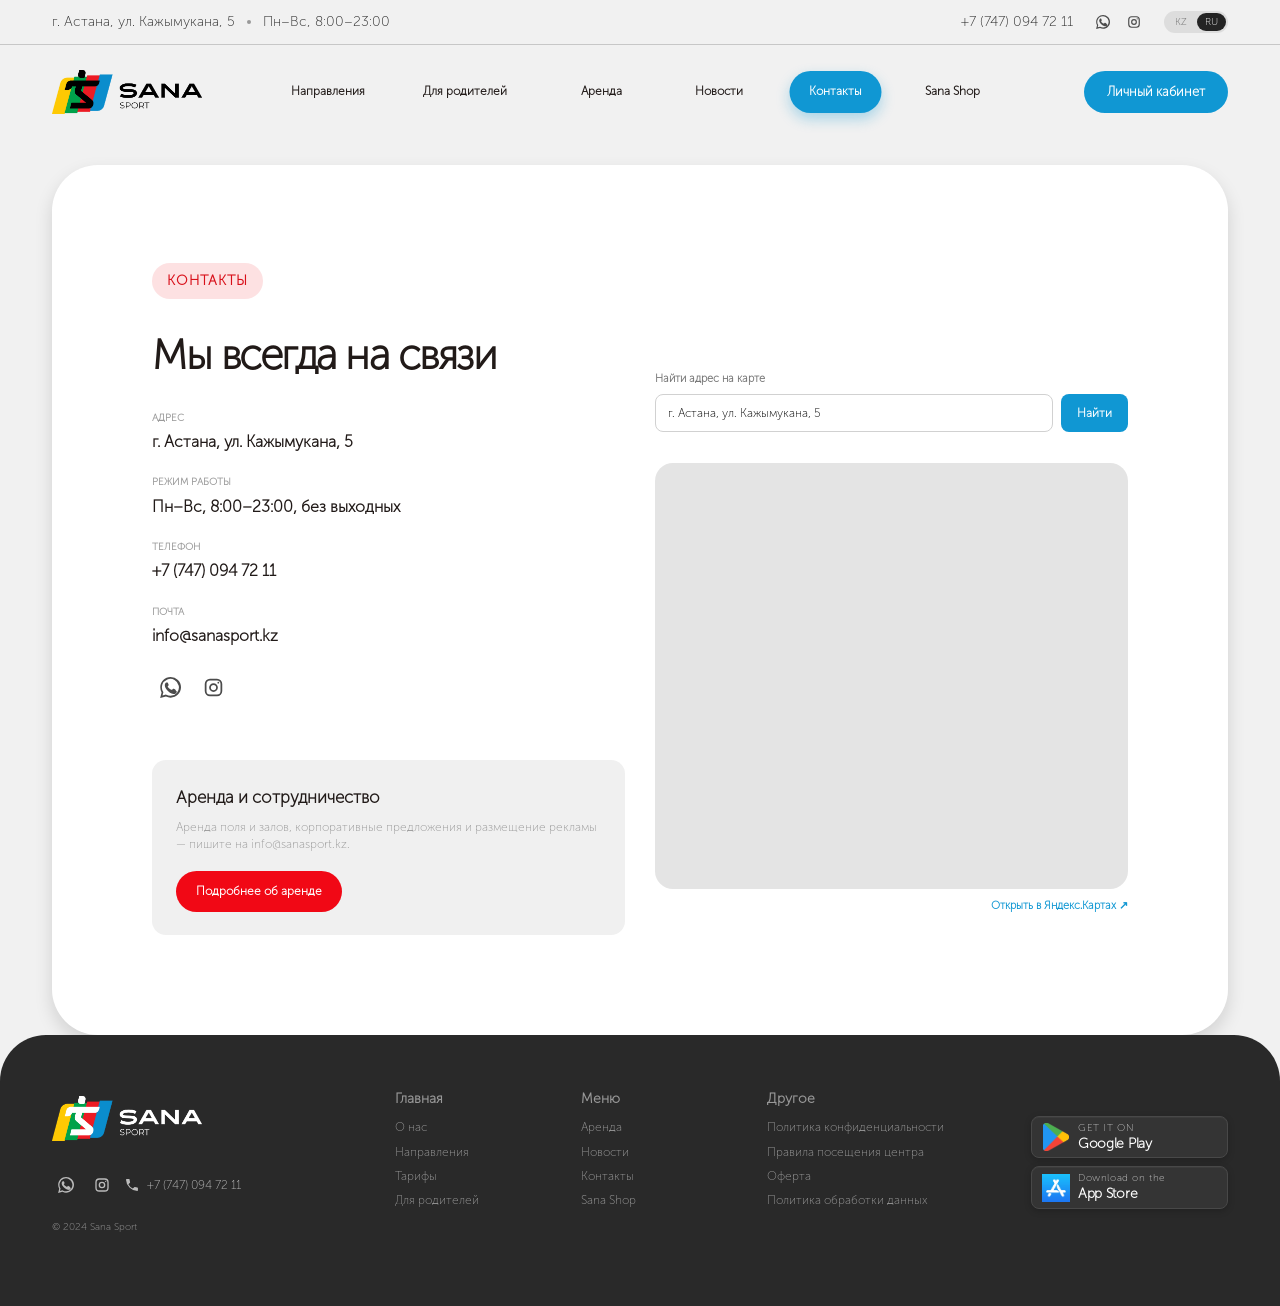
==== commit 31ac810f: "Tidy direction cards and parent nav button Co-authored-by: Copilot <223556219+Copilot@users.noreply." ====
--- a/contacts.html
+++ b/contacts.html
@@ -8,7 +8,7 @@
   <link rel="preconnect" href="https://fonts.googleapis.com">
   <link rel="preconnect" href="https://fonts.gstatic.com" crossorigin>
   <link href="https://fonts.googleapis.com/css2?family=Manrope:wght@400;500;600;700;800&display=swap" rel="stylesheet">
-  <link rel="stylesheet" href="styles.css?v=28">
+  <link rel="stylesheet" href="styles.css?v=30">
 </head>
 <body class="contacts-page">
   <div class="topbar"><div class="container topbar__inner"><span>г. Астана, ул. Кажымукана, 5</span><span class="topbar__dot"></span><span>Пн–Вс, 8:00–23:00</span><div class="topbar__right"><a href="tel:+77470947211">+7 (747) 094 72 11</a><span class="social">◉　◎</span><span class="languages">KZ <b>RU</b></span></div></div></div>
--- a/styles.css
+++ b/styles.css
@@ -252,6 +252,10 @@
     color 0.3s ease,
     box-shadow 0.3s ease,
     transform 0.3s ease;
+}
+.nav a[href="parents.html"] {
+  width: 132px;
+  white-space: nowrap;
 }
 .nav a::after {
   position: absolute;
@@ -2016,12 +2020,6 @@
   color: #777;
   font-size: 11px;
   line-height: 1.35;
-}
-.direction-card__body:after {
-  content: "";
-  border-top: 1px solid #ddd;
-  margin-top: auto;
-  margin-bottom: 11px;
 }
 .choose-direction {
   align-self: stretch;
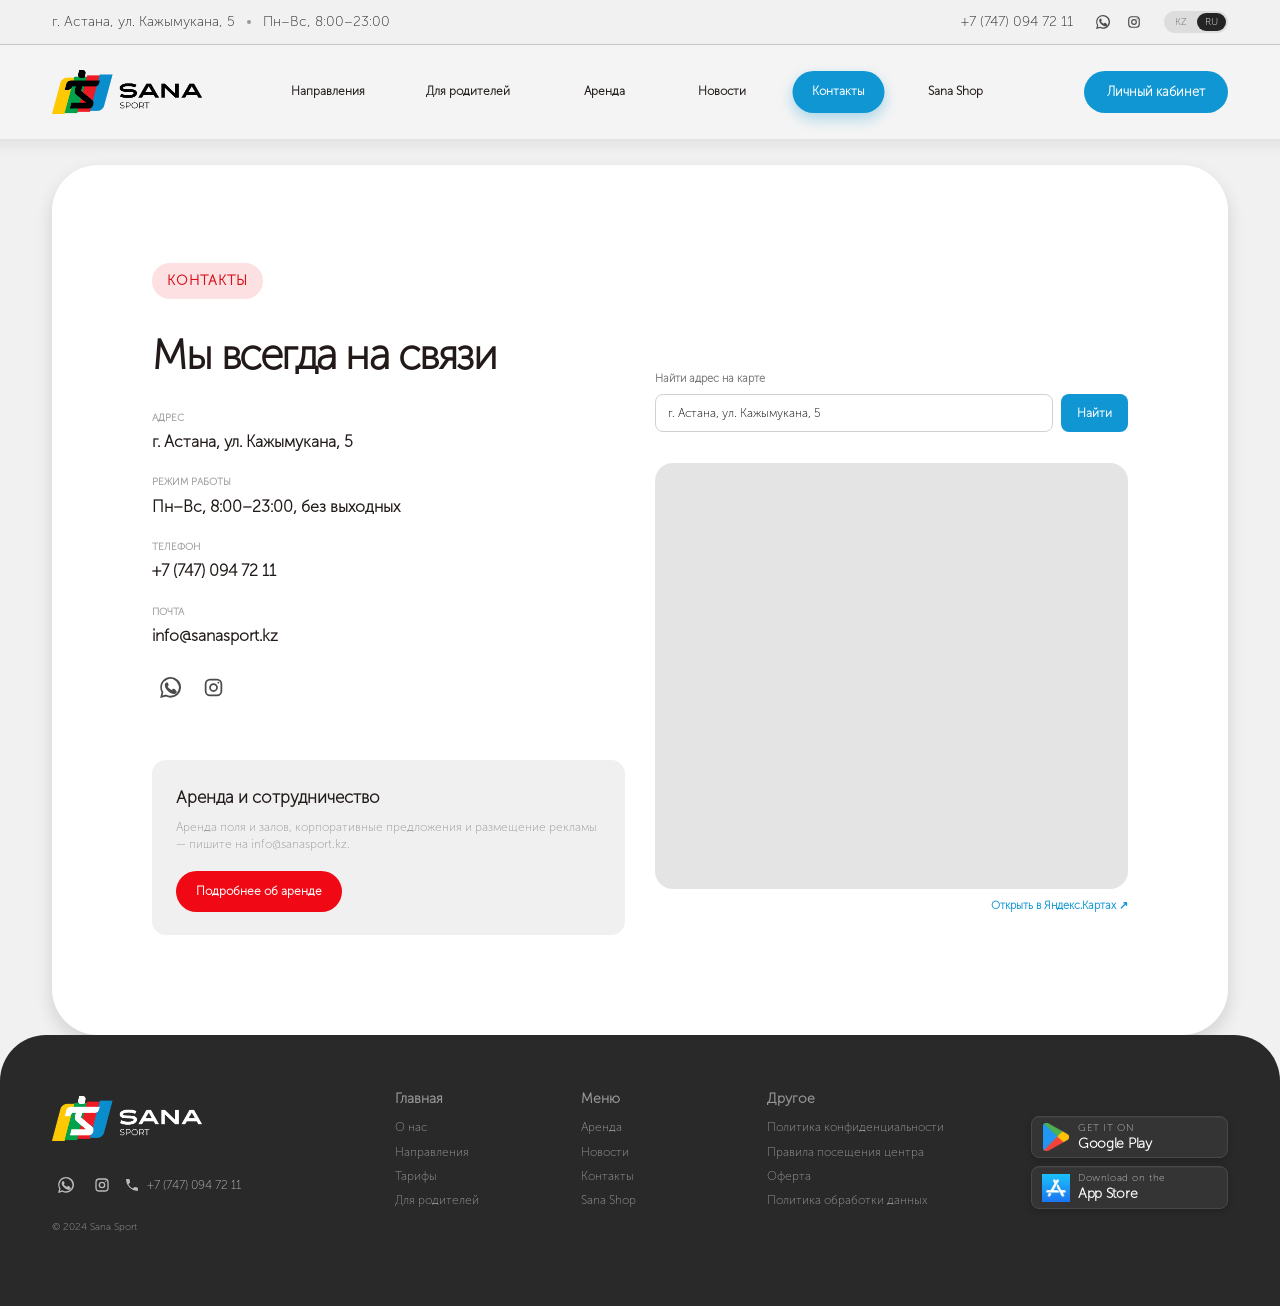
==== commit 32220350: "Update trainer categories and sticky navigation Co-authored-by: Copilot <223556219+Copilot@users.nor" ====
--- a/contacts.html
+++ b/contacts.html
@@ -8,7 +8,7 @@
   <link rel="preconnect" href="https://fonts.googleapis.com">
   <link rel="preconnect" href="https://fonts.gstatic.com" crossorigin>
   <link href="https://fonts.googleapis.com/css2?family=Manrope:wght@400;500;600;700;800&display=swap" rel="stylesheet">
-  <link rel="stylesheet" href="styles.css?v=30">
+  <link rel="stylesheet" href="styles.css?v=31">
 </head>
 <body class="contacts-page">
   <div class="topbar"><div class="container topbar__inner"><span>г. Астана, ул. Кажымукана, 5</span><span class="topbar__dot"></span><span>Пн–Вс, 8:00–23:00</span><div class="topbar__right"><a href="tel:+77470947211">+7 (747) 094 72 11</a><span class="social">◉　◎</span><span class="languages">KZ <b>RU</b></span></div></div></div>
--- a/styles.css
+++ b/styles.css
@@ -167,11 +167,22 @@
   width: 142px;
 }
 .header {
-  position: relative;
+  position: sticky;
+  top: 0;
+  z-index: 50;
+  isolation: isolate;
   height: 94px;
   display: flex;
   align-items: center;
   gap: 34px;
+}
+.header::before {
+  position: absolute;
+  z-index: -1;
+  inset: 0 -100vw;
+  content: "";
+  background: #f4f4f4;
+  box-shadow: 0 6px 14px #0001;
 }
 .logo {
   display: flex;
@@ -242,12 +253,14 @@
   display: inline-flex;
   align-items: center;
   justify-content: center;
-  width: 92px;
+  width: auto;
+  min-width: 92px;
   min-height: 42px;
-  padding: 10px 16px;
+  padding: 10px 12px;
   border-radius: 999px;
   text-align: center;
   line-height: 1.15;
+  white-space: nowrap;
   transition:
     color 0.3s ease,
     box-shadow 0.3s ease,
@@ -1452,6 +1465,8 @@
     min-width: 0;
   }
   .menu-toggle {
+    position: relative;
+    z-index: 20;
     display: block;
     margin-left: auto;
   }
@@ -1465,7 +1480,7 @@
     background: #fff;
     box-shadow: 0 8px 20px #0002;
     border-radius: 12px;
-    z-index: 5;
+    z-index: 20;
     flex-direction: column;
   }
   .nav a {
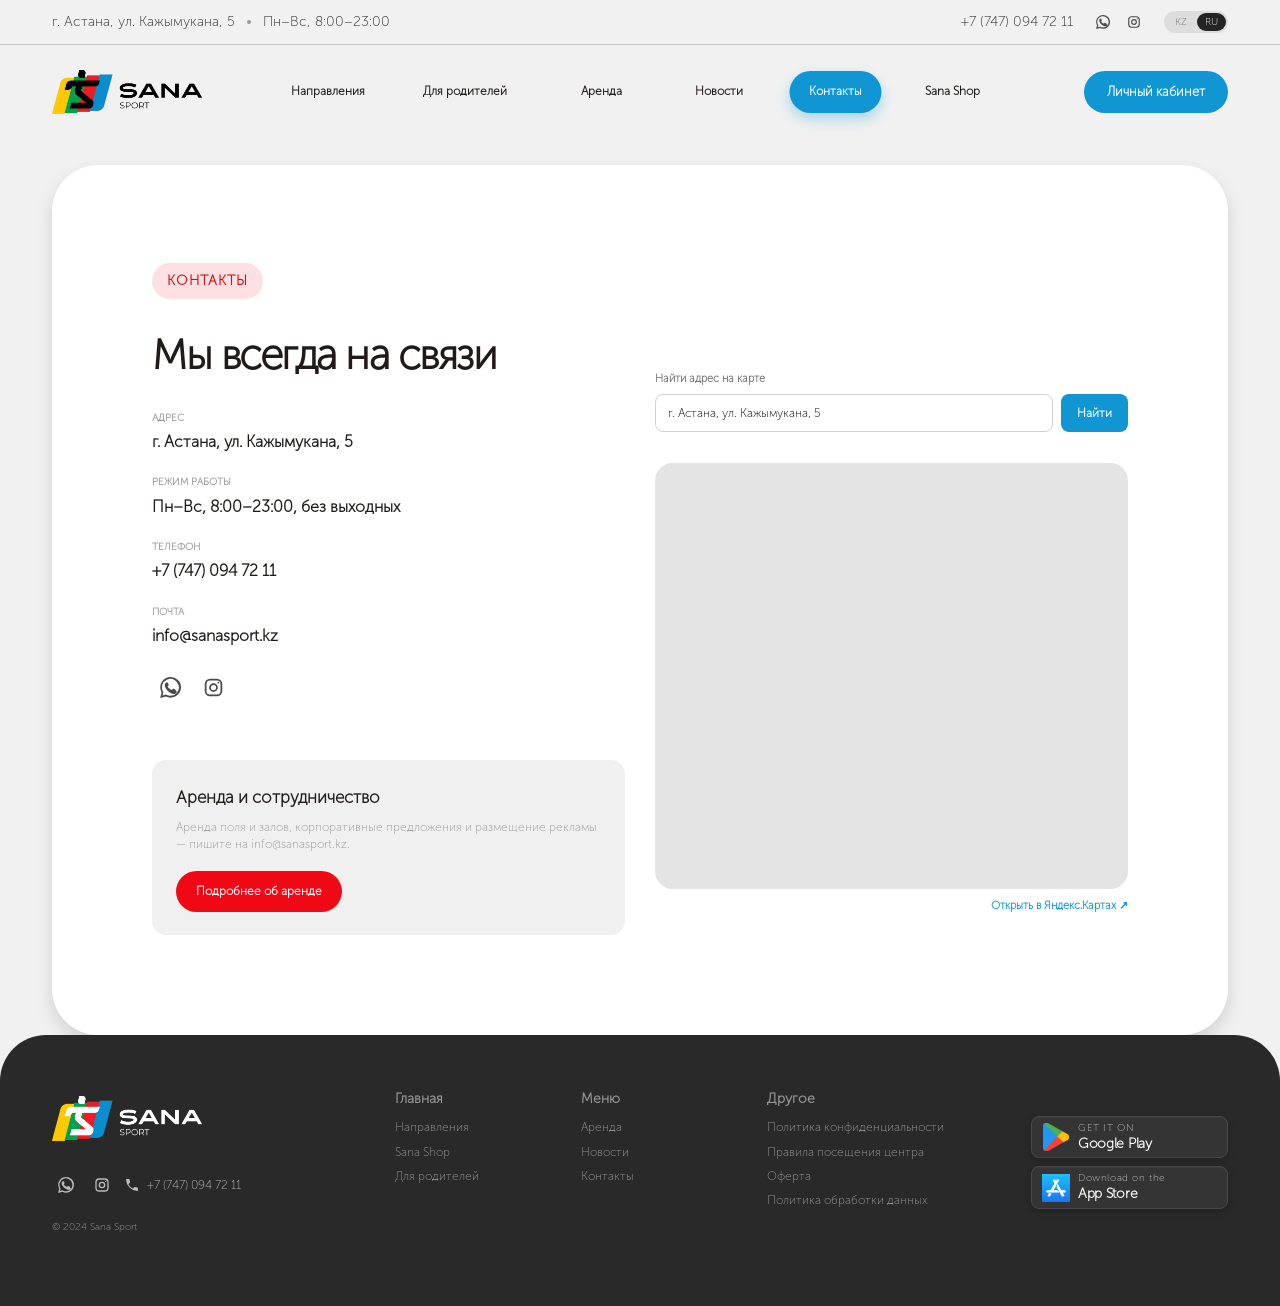
==== commit 7ed605f0: "Unify footer navigation across pages Co-authored-by: Copilot <223556219+Copilot@users.noreply.github" ====
--- a/contacts.html
+++ b/contacts.html
@@ -8,7 +8,7 @@
   <link rel="preconnect" href="https://fonts.googleapis.com">
   <link rel="preconnect" href="https://fonts.gstatic.com" crossorigin>
   <link href="https://fonts.googleapis.com/css2?family=Manrope:wght@400;500;600;700;800&display=swap" rel="stylesheet">
-  <link rel="stylesheet" href="styles.css?v=31">
+  <link rel="stylesheet" href="styles.css?v=30">
 </head>
 <body class="contacts-page">
   <div class="topbar"><div class="container topbar__inner"><span>г. Астана, ул. Кажымукана, 5</span><span class="topbar__dot"></span><span>Пн–Вс, 8:00–23:00</span><div class="topbar__right"><a href="tel:+77470947211">+7 (747) 094 72 11</a><span class="social">◉　◎</span><span class="languages">KZ <b>RU</b></span></div></div></div>
@@ -20,7 +20,7 @@
     <section class="contacts-card container"><div class="contacts-copy"><small class="eyebrow">КОНТАКТЫ</small><h1>Мы всегда на связи</h1><dl><div><dt>АДРЕС</dt><dd id="contact-address">г. Астана, ул. Кажымукана, 5</dd></div><div><dt>РЕЖИМ РАБОТЫ</dt><dd>Пн–Вс, 8:00–23:00, без выходных</dd></div><div><dt>ТЕЛЕФОН</dt><dd><a href="tel:+77470947211">+7 (747) 094 72 11</a></dd></div><div><dt>ПОЧТА</dt><dd><a href="mailto:info@sanasport.kz">info@sanasport.kz</a></dd></div></dl><div class="rental-box"><h2>Аренда и сотрудничество</h2><p>Аренда поля и залов, корпоративные предложения и размещение рекламы — пишите на info@sanasport.kz.</p><a class="button button--red" href="mailto:info@sanasport.kz?subject=Sana%20Sport%20-%20аренда">Подробнее об аренде</a></div></div><div class="contacts-map-wrap"><div class="map-search"><label for="map-address">Найти адрес на карте</label><div><input id="map-address" type="text" value="г. Астана, ул. Кажымукана, 5" placeholder="Введите адрес"><button id="map-search-button" type="button">Найти</button></div><span id="map-status" role="status"></span></div><iframe id="contact-map" title="Карта Sana Sport" src="https://yandex.ru/map-widget/v1/?text=%D0%90%D1%81%D1%82%D0%B0%D0%BD%D0%B0%2C%20%D1%83%D0%BB.%20%D0%9A%D0%B0%D0%B6%D1%8B%D0%BC%D1%83%D0%BA%D0%B0%D0%BD%D0%B0%2C%205&z=16" loading="lazy" allowfullscreen></iframe><a class="map-external" id="map-external" href="https://yandex.ru/maps/?text=%D0%90%D1%81%D1%82%D0%B0%D0%BD%D0%B0%2C%20%D1%83%D0%BB.%20%D0%9A%D0%B0%D0%B6%D1%8B%D0%BC%D1%83%D0%BA%D0%B0%D0%BD%D0%B0%2C%205" target="_blank" rel="noopener">Открыть в Яндекс.Картах ↗</a></div></section>
   </main>
 
-  <footer class="footer"><div class="container footer__grid"><div><a class="logo logo--light" href="index.html#top"><img src="images/Group 102.png" alt="Sana Sport"></a><div class="footer-social">◉　◎　◌</div><small>© 2024 Sana Sport</small></div><div><h4>Главная</h4><a href="index.html#about">О нас</a><a href="directions.html">Направления</a><a href="tariffs.html">Тарифы</a><a href="index.html#parents">Для родителей</a></div><div><h4>Меню</h4><a href="index.html#shop">Аренда</a><a href="news.html">Новости</a><a href="contacts.html">Контакты</a><a href="shop.html">Sana Shop</a></div><div><h4>Другое</h4><a href="privacy.html" target="_blank" rel="noopener noreferrer">Политика конфиденциальности</a><a href="rules.html" target="_blank" rel="noopener noreferrer">Правила посещения центра</a><a href="public-offer.html" target="_blank" rel="noopener noreferrer">Оферта</a><a href="privacy.html" target="_blank" rel="noopener noreferrer">Политика обработки данных</a></div><div class="footer__stores"><div class="footer__download-actions"><a class="store-badge store-badge--google" href="https://play.google.com/store/apps/details?id=kz.sanasport.app&pli=1" target="_blank" rel="noopener noreferrer" aria-label="Скачать в Google Play"><img class="store-badge__icon" src="images/google-play.png" alt="Google Play"><span class="store-badge__meta"><small>GET IT ON</small><strong>Google Play</strong></span></a><a class="store-badge store-badge--apple" href="https://apps.apple.com/kz/app/sanasport/id6756905506" target="_blank" rel="noopener noreferrer" aria-label="Скачать в App Store"><img class="store-badge__icon" src="images/app-store.png" alt="App Store"><span class="store-badge__meta"><small>Download on the</small><strong>App Store</strong></span></a></div></div></footer>
+  <footer class="footer"><div class="container footer__grid"><div><a class="logo logo--light" href="index.html#top"><img src="images/Group 102.png" alt="Sana Sport"></a><div class="footer-social">◉　◎　◌</div><small>© 2024 Sana Sport</small></div><div><h4>Главная</h4><a href="directions.html">Направления</a><a href="shop.html">Sana Shop</a><a href="parents.html">Для родителей</a></div><div><h4>Меню</h4><a href="index.html#shop">Аренда</a><a href="news.html">Новости</a><a href="contacts.html">Контакты</a></div><div><h4>Другое</h4><a href="privacy.html" target="_blank" rel="noopener noreferrer">Политика конфиденциальности</a><a href="rules.html" target="_blank" rel="noopener noreferrer">Правила посещения центра</a><a href="public-offer.html" target="_blank" rel="noopener noreferrer">Оферта</a><a href="privacy.html" target="_blank" rel="noopener noreferrer">Политика обработки данных</a></div><div class="footer__stores"><div class="footer__download-actions"><a class="store-badge store-badge--google" href="https://play.google.com/store/apps/details?id=kz.sanasport.app&pli=1" target="_blank" rel="noopener noreferrer" aria-label="Скачать в Google Play"><img class="store-badge__icon" src="images/google-play.png" alt="Google Play"><span class="store-badge__meta"><small>GET IT ON</small><strong>Google Play</strong></span></a><a class="store-badge store-badge--apple" href="https://apps.apple.com/kz/app/sanasport/id6756905506" target="_blank" rel="noopener noreferrer" aria-label="Скачать в App Store"><img class="store-badge__icon" src="images/app-store.png" alt="App Store"><span class="store-badge__meta"><small>Download on the</small><strong>App Store</strong></span></a></div></div></footer>
   <script src="script.js?v=17"></script>
 </body>
 </html>
--- a/styles.css
+++ b/styles.css
@@ -167,22 +167,11 @@
   width: 142px;
 }
 .header {
-  position: sticky;
-  top: 0;
-  z-index: 50;
-  isolation: isolate;
+  position: relative;
   height: 94px;
   display: flex;
   align-items: center;
   gap: 34px;
-}
-.header::before {
-  position: absolute;
-  z-index: -1;
-  inset: 0 -100vw;
-  content: "";
-  background: #f4f4f4;
-  box-shadow: 0 6px 14px #0001;
 }
 .logo {
   display: flex;
@@ -253,14 +242,12 @@
   display: inline-flex;
   align-items: center;
   justify-content: center;
-  width: auto;
-  min-width: 92px;
+  width: 92px;
   min-height: 42px;
-  padding: 10px 12px;
+  padding: 10px 16px;
   border-radius: 999px;
   text-align: center;
   line-height: 1.15;
-  white-space: nowrap;
   transition:
     color 0.3s ease,
     box-shadow 0.3s ease,
@@ -978,6 +965,7 @@
   display: flex;
   margin: 24px auto 0;
   min-width: 180px;
+  border-width: 1px;
 }
 .trainer-toggle[hidden] {
   display: none;
@@ -1465,8 +1453,6 @@
     min-width: 0;
   }
   .menu-toggle {
-    position: relative;
-    z-index: 20;
     display: block;
     margin-left: auto;
   }
@@ -1480,7 +1466,7 @@
     background: #fff;
     box-shadow: 0 8px 20px #0002;
     border-radius: 12px;
-    z-index: 20;
+    z-index: 5;
     flex-direction: column;
   }
   .nav a {
@@ -2176,6 +2162,15 @@
   font-size: 21px;
   font-weight: 900;
   -webkit-text-stroke: 0.25px currentColor;
+}
+.direction-modal__currency {
+  font-weight: 500;
+  -webkit-text-stroke: 0;
+}
+.direction-modal__period {
+  font-size: 14px;
+  font-weight: 500;
+  -webkit-text-stroke: 0;
 }
 .direction-modal__content p {
   color: #777;
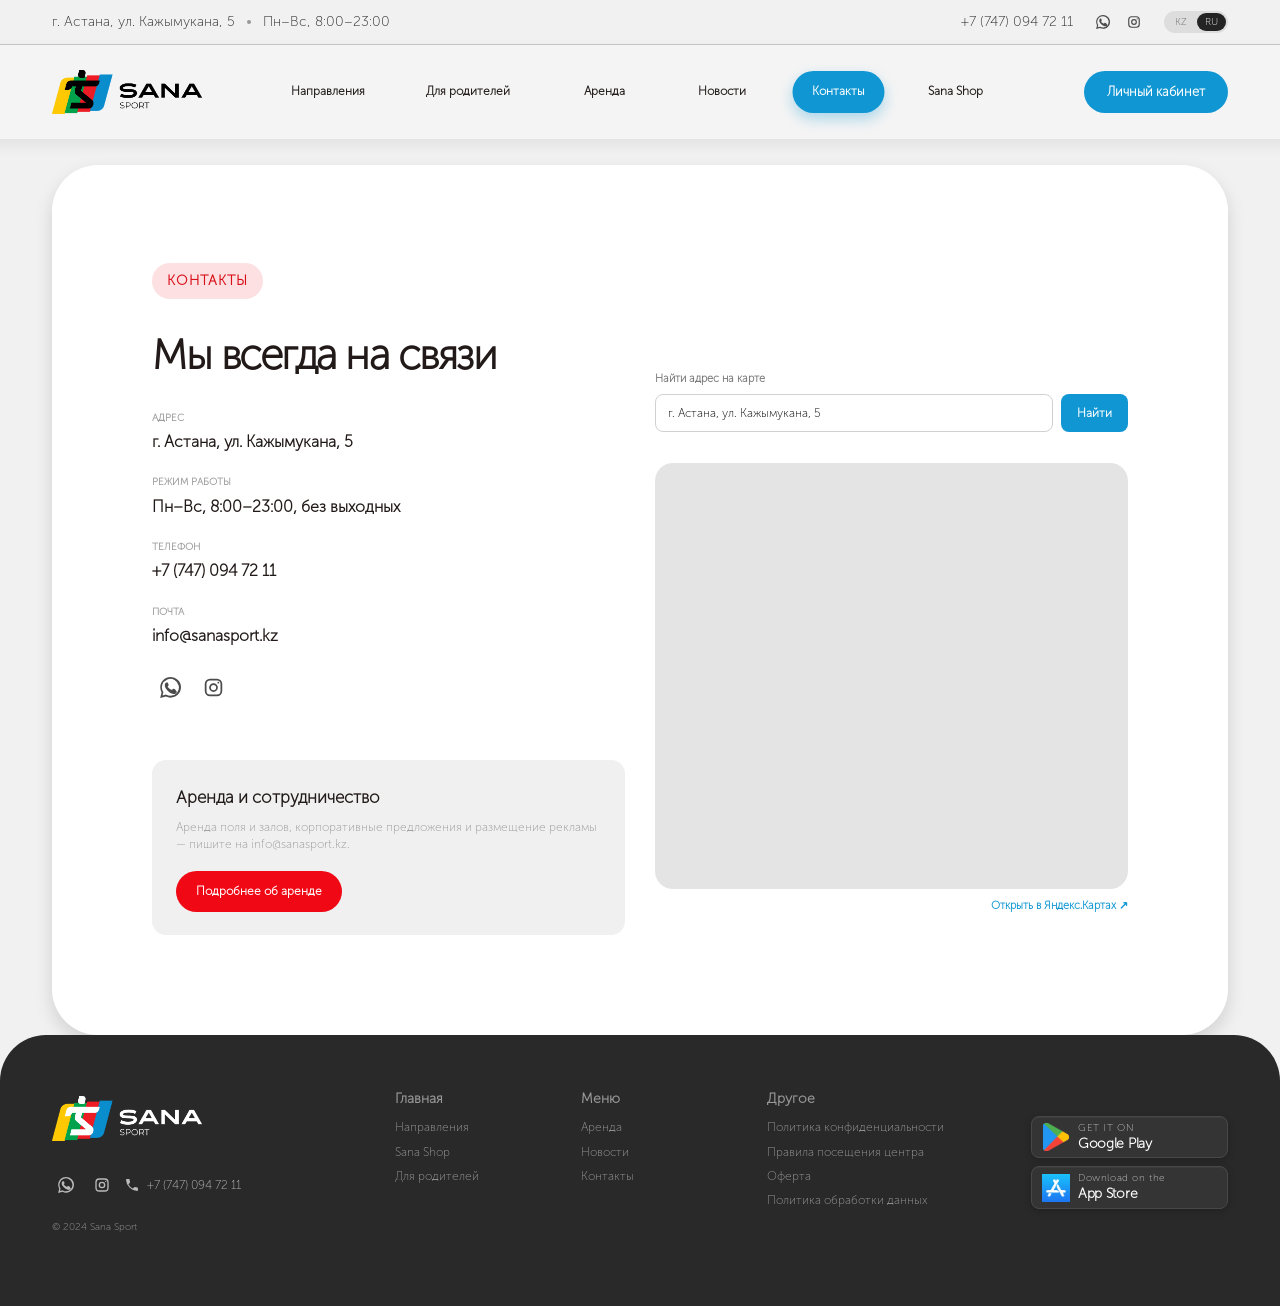
==== commit 8e67fa53: "Merge origin/main Co-authored-by: Copilot <223556219+Copilot@users.noreply.github.com>" ====
--- a/contacts.html
+++ b/contacts.html
@@ -8,7 +8,7 @@
   <link rel="preconnect" href="https://fonts.googleapis.com">
   <link rel="preconnect" href="https://fonts.gstatic.com" crossorigin>
   <link href="https://fonts.googleapis.com/css2?family=Manrope:wght@400;500;600;700;800&display=swap" rel="stylesheet">
-  <link rel="stylesheet" href="styles.css?v=30">
+  <link rel="stylesheet" href="styles.css?v=31">
 </head>
 <body class="contacts-page">
   <div class="topbar"><div class="container topbar__inner"><span>г. Астана, ул. Кажымукана, 5</span><span class="topbar__dot"></span><span>Пн–Вс, 8:00–23:00</span><div class="topbar__right"><a href="tel:+77470947211">+7 (747) 094 72 11</a><span class="social">◉　◎</span><span class="languages">KZ <b>RU</b></span></div></div></div>
--- a/styles.css
+++ b/styles.css
@@ -167,11 +167,22 @@
   width: 142px;
 }
 .header {
-  position: relative;
+  position: sticky;
+  top: 0;
+  z-index: 50;
+  isolation: isolate;
   height: 94px;
   display: flex;
   align-items: center;
   gap: 34px;
+}
+.header::before {
+  position: absolute;
+  z-index: -1;
+  inset: 0 -100vw;
+  content: "";
+  background: #f4f4f4;
+  box-shadow: 0 6px 14px #0001;
 }
 .logo {
   display: flex;
@@ -242,12 +253,14 @@
   display: inline-flex;
   align-items: center;
   justify-content: center;
-  width: 92px;
+  width: auto;
+  min-width: 92px;
   min-height: 42px;
-  padding: 10px 16px;
+  padding: 10px 12px;
   border-radius: 999px;
   text-align: center;
   line-height: 1.15;
+  white-space: nowrap;
   transition:
     color 0.3s ease,
     box-shadow 0.3s ease,
@@ -1453,6 +1466,8 @@
     min-width: 0;
   }
   .menu-toggle {
+    position: relative;
+    z-index: 20;
     display: block;
     margin-left: auto;
   }
@@ -1466,7 +1481,7 @@
     background: #fff;
     box-shadow: 0 8px 20px #0002;
     border-radius: 12px;
-    z-index: 5;
+    z-index: 20;
     flex-direction: column;
   }
   .nav a {
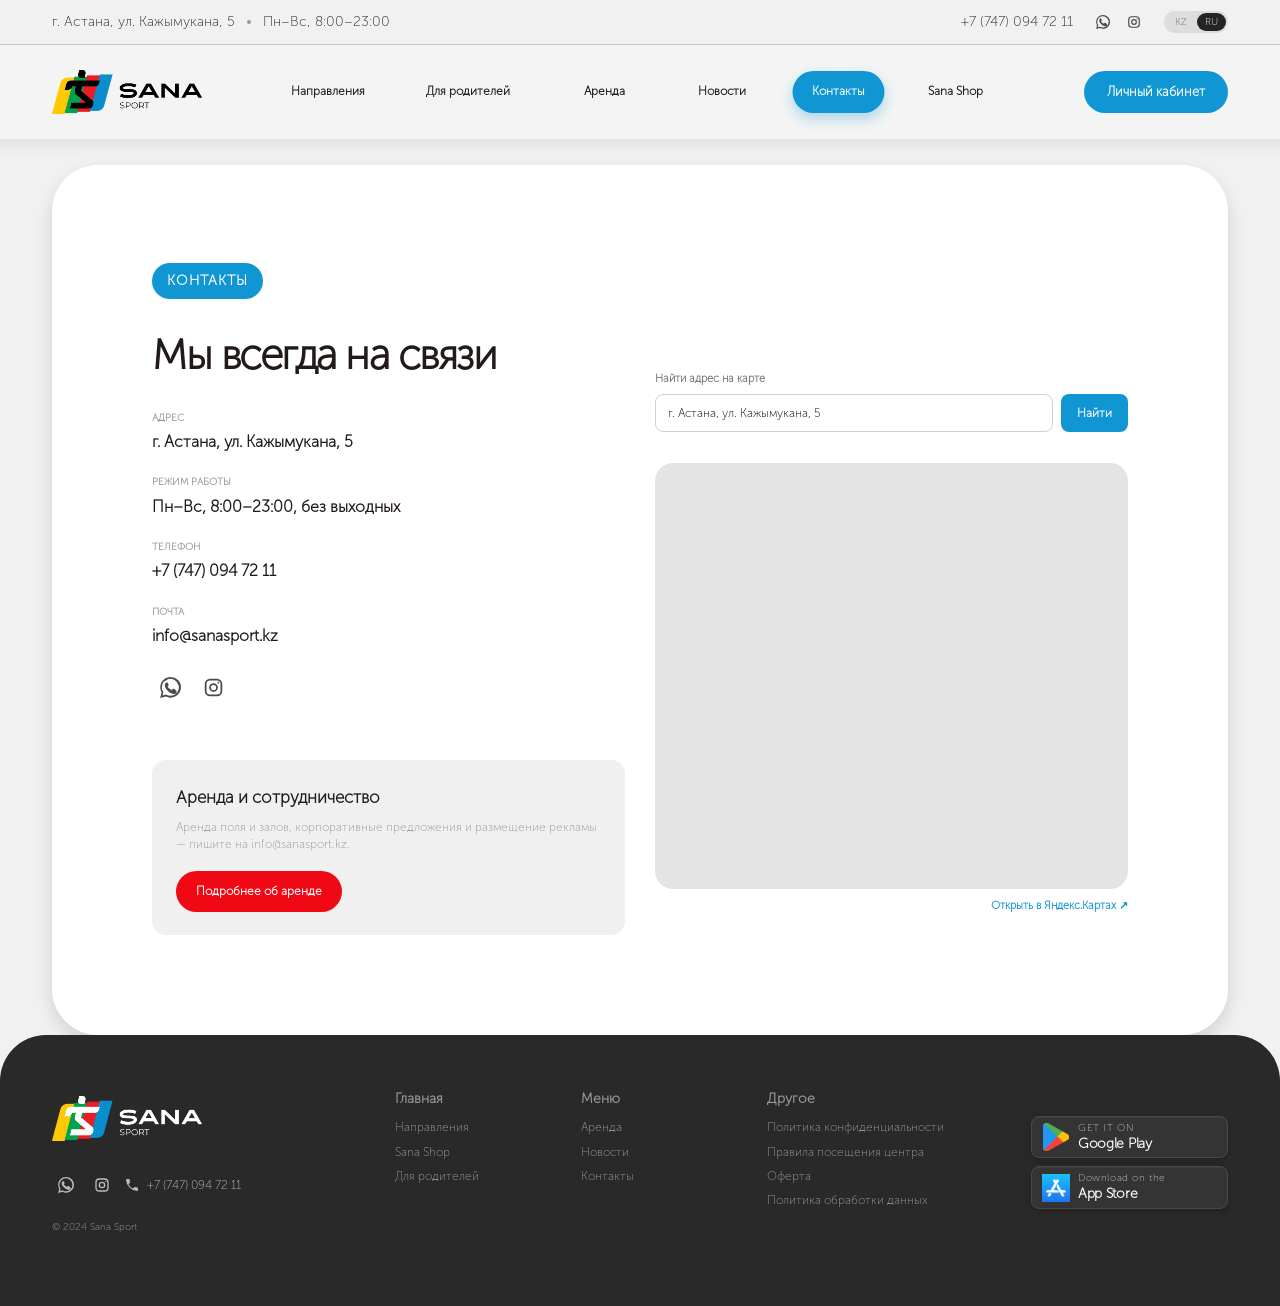
==== commit 3a6a0c50: "Align section banner colors with navigation Co-authored-by: Copilot <223556219+Copilot@users.noreply" ====
--- a/contacts.html
+++ b/contacts.html
@@ -8,7 +8,7 @@
   <link rel="preconnect" href="https://fonts.googleapis.com">
   <link rel="preconnect" href="https://fonts.gstatic.com" crossorigin>
   <link href="https://fonts.googleapis.com/css2?family=Manrope:wght@400;500;600;700;800&display=swap" rel="stylesheet">
-  <link rel="stylesheet" href="styles.css?v=31">
+  <link rel="stylesheet" href="styles.css?v=32">
 </head>
 <body class="contacts-page">
   <div class="topbar"><div class="container topbar__inner"><span>г. Астана, ул. Кажымукана, 5</span><span class="topbar__dot"></span><span>Пн–Вс, 8:00–23:00</span><div class="topbar__right"><a href="tel:+77470947211">+7 (747) 094 72 11</a><span class="social">◉　◎</span><span class="languages">KZ <b>RU</b></span></div></div></div>
--- a/styles.css
+++ b/styles.css
@@ -1773,20 +1773,20 @@
   color: #d8101a;
 }
 .parents-heading .eyebrow {
-  background: #e3f5eb;
-  color: #07844e;
+  background: var(--yellow);
+  color: #242424;
 }
 .rental-heading .eyebrow {
-  background: #e5f0ff;
-  color: #2774d1;
+  background: var(--red);
+  color: #fff;
 }
 .contacts-copy .eyebrow {
-  background: #fde1e2;
-  color: #d8101a;
+  background: var(--blue);
+  color: #fff;
 }
 .news-heading .eyebrow {
-  background: #fff0bf;
-  color: #9b7100;
+  background: var(--green);
+  color: #fff;
 }
 .tariffs-heading h1 {
   margin: 14px 0 8px;
@@ -1918,8 +1918,8 @@
   margin-bottom: 16px;
   padding: 7px 11px;
   border-radius: 999px;
-  background: #e5f0ff;
-  color: #2774d1;
+  background: var(--blue);
+  color: #fff;
   font-size: 13px;
   letter-spacing: 1px;
 }
@@ -2318,8 +2318,8 @@
   margin-bottom: 18px;
   padding: 9px 16px;
   border-radius: 999px;
-  background: #e3f5eb;
-  color: #07844e;
+  background: var(--yellow);
+  color: #242424;
   font-size: 14px;
   letter-spacing: 1.2px;
 }
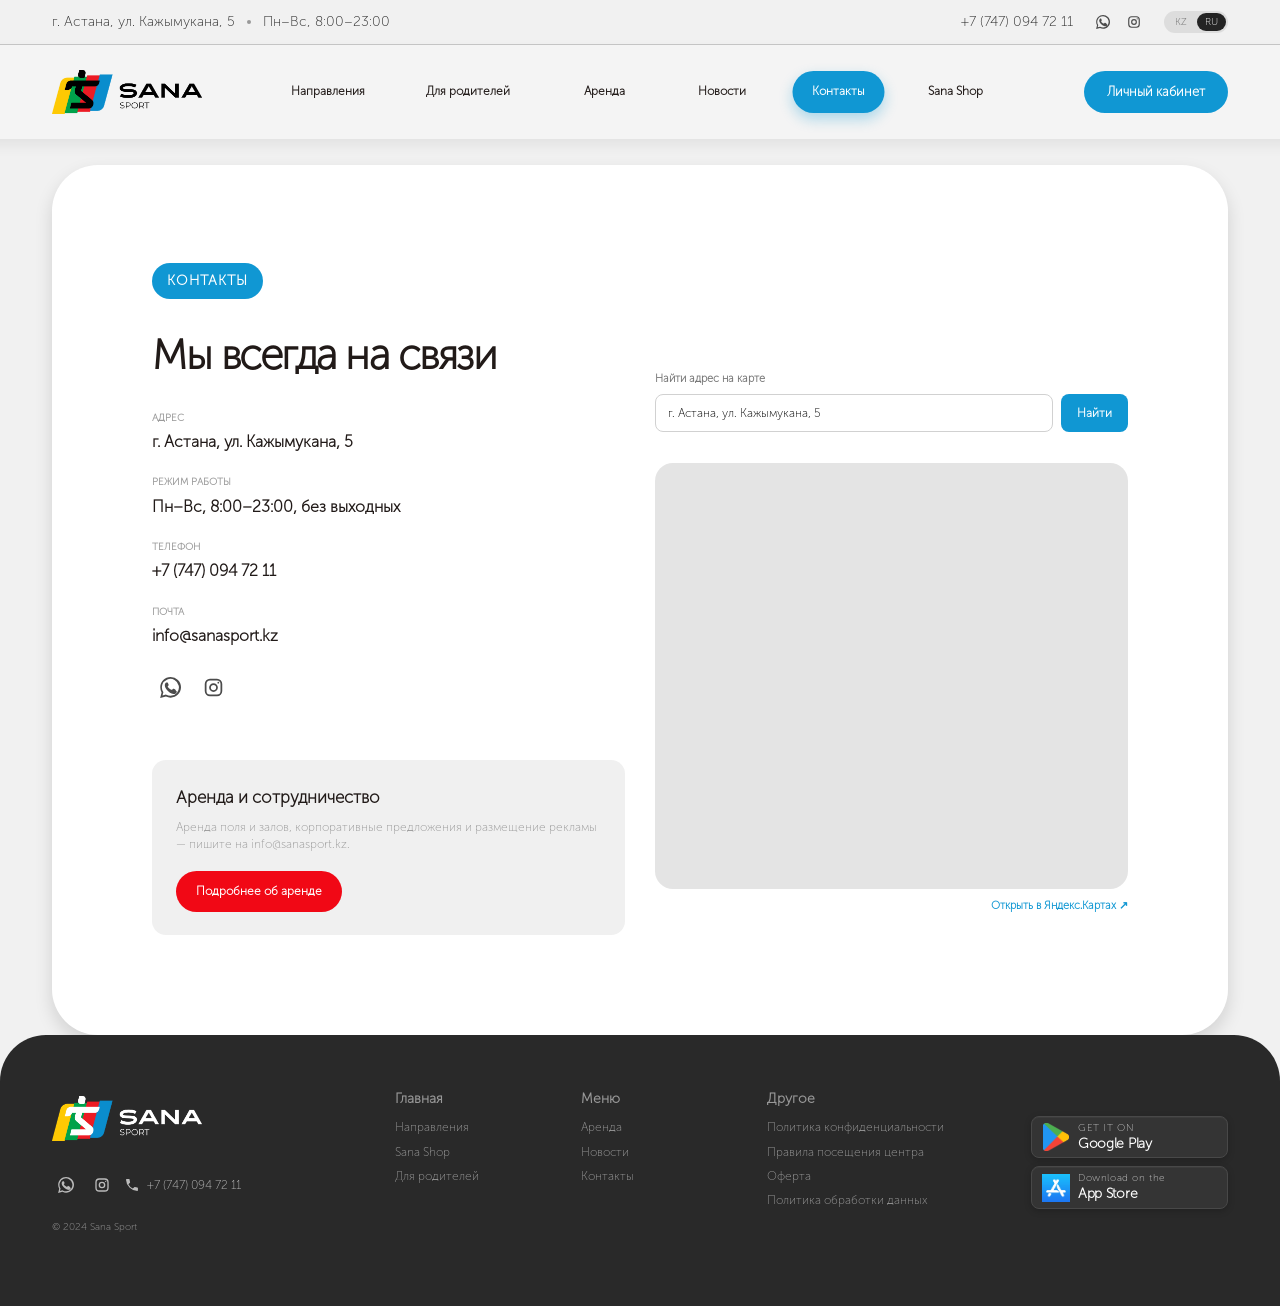
==== commit f79694c2: "Update Sana Sport site Co-authored-by: Copilot <223556219+Copilot@users.noreply.github.com>" ====
--- a/contacts.html
+++ b/contacts.html
@@ -5,10 +5,7 @@
   <meta name="viewport" content="width=device-width, initial-scale=1.0">
   <meta name="description" content="Контакты Sana Sport">
   <title>Контакты — Sana Sport</title>
-  <link rel="preconnect" href="https://fonts.googleapis.com">
-  <link rel="preconnect" href="https://fonts.gstatic.com" crossorigin>
-  <link href="https://fonts.googleapis.com/css2?family=Manrope:wght@400;500;600;700;800&display=swap" rel="stylesheet">
-  <link rel="stylesheet" href="styles.css?v=32">
+  <link rel="stylesheet" href="styles.css?v=33">
 </head>
 <body class="contacts-page">
   <div class="topbar"><div class="container topbar__inner"><span>г. Астана, ул. Кажымукана, 5</span><span class="topbar__dot"></span><span>Пн–Вс, 8:00–23:00</span><div class="topbar__right"><a href="tel:+77470947211">+7 (747) 094 72 11</a><span class="social">◉　◎</span><span class="languages">KZ <b>RU</b></span></div></div></div>
--- a/styles.css
+++ b/styles.css
@@ -20,6 +20,7 @@
 }
 body {
   margin: 0;
+  overflow-x: hidden;
   color: var(--ink);
   font: 400 14px/1.45 var(--display-font);
   background: #f4f4f4;
@@ -395,7 +396,7 @@
   background-repeat: no-repeat;
 }
 .promo--navy {
-  background-image: url("images/polechudes.png");
+  background-image: url("images/polechudes.png?v=2");
   background-size: cover;
   background-position: center;
   background-repeat: no-repeat;
@@ -410,22 +411,51 @@
   display: none;
 }
 .hero-shell {
-  background: #fff;
-  border-radius: 44px 44px 0 0;
-  box-shadow: 0 -4px 16px #00000012;
+  position: relative;
+  isolation: isolate;
+  --building-top: 31.5%;
+  --building-width: 109.45%;
+  --hero-zoom-from: 1.05;
+  --hero-zoom-to: 0.82;
+  --hero-slide-from: -8%;
+  --hero-slide: 8%;
+  --hero-scene-duration: 3.1s;
+  --hero-slide-ease: cubic-bezier(0.4, 0, 0.2, 1);
+  --hero-zoom-ease: cubic-bezier(0.4, 0, 0.2, 1);
+  --hero-fade-duration: 0.5s;
+  width: 100%;
+  aspect-ratio: 1440 / 971;
+  max-height: 971px;
+  min-height: 460px;
+  overflow: hidden;
+  border-radius: 24px;
+  background: linear-gradient(180deg, #2c62c9 0%, #3f7ad8 60%, #5b8fe0 100%);
 }
 .hero {
-  min-height: 620px;
-  display: grid;
-  grid-template-columns: 1fr 1fr;
-  align-items: center;
-  gap: 45px;
+  position: absolute;
+  inset: 0;
+  width: min(1176px, calc(100% - 48px));
+  min-height: 0;
+  display: flex;
+  justify-content: center;
+  align-items: flex-start;
+  padding-top: clamp(48px, 6.8vw, 100px);
+}
+.hero__copy {
+  position: relative;
+  z-index: 1;
+  width: min(100%, 900px);
+  color: #fff;
+  text-align: center;
 }
 .hero h1 {
-  font-size: 48px;
-  line-height: 1.04;
-  letter-spacing: -2px;
-  margin: 0 0 22px;
+  margin: 0 0 12px;
+  color: #fff;
+  font-family: var(--display-font);
+  font-size: clamp(36px, 4.2vw, 56px);
+  font-weight: 800;
+  line-height: 1.02;
+  letter-spacing: -1.5px;
 }
 .hero p,
 .about p {
@@ -433,10 +463,32 @@
   font-size: 16px;
   line-height: 1.4;
 }
+.hero p {
+  max-width: 720px;
+  margin: 0 auto;
+  color: rgba(255, 255, 255, 0.94);
+  line-height: 1.25;
+}
 .hero__actions {
   display: flex;
+  justify-content: center;
+  flex-wrap: wrap;
   gap: 13px;
-  margin-top: 28px;
+  margin-top: 26px;
+}
+.hero__actions .button {
+  min-height: 46px;
+  padding: 13px 25px;
+  font-size: 14px;
+}
+.hero__actions .button--blue {
+  color: #171717;
+  background: #ffce37;
+}
+.hero__actions .button--outline {
+  border: 2px solid #fff;
+  color: #fff;
+  background: transparent;
 }
 .visual {
   border-radius: 23px;
@@ -444,63 +496,184 @@
   position: relative;
 }
 .visual--building {
-  height: 420px;
-  background: linear-gradient(160deg, #94d0ff, #e6dbdd 55%, #b8a19e);
-  box-shadow: inset 0 0 90px #fff6;
-}
-.building-lines {
   position: absolute;
-  inset: 28% 0 0;
-  background:
-    repeating-linear-gradient(90deg, transparent 0 10px, #fff9 11px 13px),
-    linear-gradient(
-      165deg,
-      transparent 20%,
-      #856c6c 20% 23%,
-      transparent 23% 34%,
-      #705e61 34% 37%,
-      transparent 37%
-    );
-  clip-path: polygon(5% 30%, 95% 30%, 100% 100%, 0 100%);
-}
-.visual-label {
+  z-index: 0;
+  inset: 0;
+  display: block;
+  overflow: hidden;
+  border-radius: 0;
+  background: none;
+  box-shadow: none;
+  pointer-events: none;
+}
+.visual--building img {
   position: absolute;
-  bottom: 32px;
+  top: var(--building-top);
   left: 50%;
+  display: block;
+  width: var(--building-width);
+  height: auto;
+  max-width: none;
+  object-fit: contain;
+  object-position: center bottom;
+  transform-origin: 50% 50%;
+  will-change: transform;
+  animation: hero-building-pull-back var(--hero-scene-duration) linear both;
+}
+.hero__scroll-hint {
+  position: absolute;
+  z-index: 3;
+  bottom: 14px;
+  left: 50%;
+  display: grid;
+  justify-items: center;
+  gap: 4px;
+  color: rgba(255, 255, 255, 0.86);
+  font-size: 10px;
+  line-height: 1;
   transform: translateX(-50%);
-  font-size: 18px;
-  font-weight: 800;
-  color: #fff;
-  background: #1d2527dd;
-  padding: 9px 16px;
-  border-radius: 5px;
-  text-align: center;
-}
-.visual-label small {
-  font-size: 8px;
-  letter-spacing: 2px;
+  opacity: 0;
+  visibility: hidden;
+  animation: hero-scroll-cue var(--hero-scene-duration) linear both;
+}
+.hero__scroll-hint::after {
+  width: 8px;
+  height: 8px;
+  border-right: 1px solid currentColor;
+  border-bottom: 1px solid currentColor;
+  content: "";
+  transform: rotate(45deg);
 }
 .stats {
-  background: var(--yellow);
+  position: absolute;
+  z-index: 2;
+  right: 0;
+  bottom: 6.5%;
+  left: 0;
+  background: transparent;
 }
 .stats__grid {
   display: grid;
   grid-template-columns: repeat(5, 1fr);
-  padding: 27px 0;
+  gap: 10px;
+  width: calc(100% - 96px);
+  max-width: none;
+  padding: 0;
 }
 .stats__grid > div {
-  text-align: center;
-  border-right: 1px solid #c39d00;
-}
-.stats__grid > div:last-child {
-  border: 0;
+  min-width: 0;
+  padding: 22px 16px;
+  border: 1px solid rgba(255, 255, 255, 0.28);
+  border-radius: 16px;
+  background: rgba(39, 39, 52, 0.48);
+  box-shadow: 0 6px 20px rgba(13, 23, 41, 0.12);
+  color: #fff;
+  text-align: left;
+  -webkit-backdrop-filter: blur(12px);
+  backdrop-filter: blur(12px);
 }
 .stats strong {
   display: block;
-  font-size: 28px;
+  margin-bottom: 3px;
+  font-size: clamp(22px, 2.5vw, 30px);
+  line-height: 1.05;
 }
 .stats span {
-  font-size: 11px;
+  color: rgba(255, 255, 255, 0.92);
+  font-size: 12px;
+  line-height: 1.25;
+}
+@keyframes hero-building-pull-back {
+  0% {
+    transform: translate(-50%, var(--hero-slide-from)) scale(var(--hero-zoom-from));
+    animation-timing-function: var(--hero-slide-ease);
+  }
+  38% {
+    transform: translate(-50%, 0) scale(var(--hero-zoom-from));
+    animation-timing-function: var(--hero-zoom-ease);
+  }
+  100% {
+    transform: translate(-50%, var(--hero-slide)) scale(var(--hero-zoom-to));
+  }
+}
+@keyframes hero-scroll-cue {
+  0%,
+  58% {
+    opacity: 0;
+    visibility: hidden;
+  }
+  60% {
+    opacity: 0;
+    visibility: visible;
+  }
+  68%,
+  84% {
+    opacity: 1;
+    visibility: visible;
+  }
+  100% {
+    opacity: 0;
+    visibility: hidden;
+  }
+}
+@keyframes hero-copy-in {
+  from {
+    opacity: 0;
+    transform: translateY(34px);
+  }
+  to {
+    opacity: 1;
+    transform: translateY(0);
+  }
+}
+.hero__copy h1 {
+  opacity: 0;
+  animation: hero-copy-in 700ms var(--ease-out) 0.3s both;
+}
+.hero__copy p {
+  opacity: 0;
+  animation: hero-copy-in 700ms var(--ease-out) 0.7s both;
+}
+.hero__actions .button--blue {
+  opacity: 0;
+  animation: hero-copy-in 700ms var(--ease-out) 1.1s both;
+}
+.hero__actions .button--outline {
+  opacity: 0;
+  animation: hero-copy-in 700ms var(--ease-out) 1.25s both;
+}
+.stats__grid > div {
+  opacity: 1;
+}
+.stats.stats--animated .stats__grid > div {
+  opacity: 0;
+  transform: translateY(34px);
+}
+.stats.stats--animated .stats__grid > div.is-stats-revealed {
+  animation: hero-copy-in 800ms var(--ease-out) both;
+}
+@media (prefers-reduced-motion: reduce) {
+  .visual--building,
+  .visual--building img,
+  .hero__copy h1,
+  .hero__copy p,
+  .hero__actions .button,
+  .stats__grid > div {
+    animation: none;
+    opacity: 1;
+    transform: none;
+    visibility: visible;
+  }
+  .hero__scroll-hint {
+    animation: none;
+    opacity: 1;
+    visibility: visible;
+  }
+  .stats.stats--animated .stats__grid > div {
+    animation: none;
+    opacity: 1;
+    transform: none;
+  }
 }
 .section {
   padding-top: 96px;
@@ -569,6 +742,7 @@
 }
 .news-toolbar {
   display: flex;
+  flex-wrap: wrap;
   align-items: center;
   justify-content: space-between;
   gap: 16px;
@@ -577,53 +751,108 @@
 .news-filter {
   position: relative;
   display: grid;
-  min-width: 250px;
-  gap: 5px;
-  padding: 11px 48px 11px 16px;
+  z-index: 2;
+  width: 200px;
+  min-width: 200px;
+  gap: 6px;
+  padding: 13px 15px 13px 18px;
   border: 1px solid #e5e8ef;
-  border-radius: 16px;
+  border-radius: 20px;
   background: #fff;
-  box-shadow: 0 10px 26px rgba(14, 25, 44, 0.06);
+  box-shadow: 0 8px 20px rgba(14, 25, 44, 0.06);
   color: var(--ink);
   transition: border-color 180ms var(--ease-out), box-shadow 180ms var(--ease-out);
 }
-.news-filter:focus-within {
+.news-filter:focus-within,
+.news-filter.is-open {
   border-color: var(--blue);
-  box-shadow: 0 0 0 3px rgba(39, 92, 190, 0.12);
+  box-shadow: 0 0 0 2px rgba(39, 92, 190, 0.12);
 }
 .news-filter span {
   color: var(--muted);
-  font-size: 11px;
-  font-weight: 700;
-  letter-spacing: 0.06em;
+  font-size: 10px;
+  font-weight: 500;
+  letter-spacing: 0;
   text-transform: uppercase;
 }
-.news-filter select {
+.news-filter__trigger {
+  display: flex;
+  align-items: center;
+  justify-content: space-between;
+  gap: 10px;
   width: 100%;
+  padding: 0;
   border: 0;
   background: transparent;
   color: var(--ink);
-  font: 700 14px var(--display-font);
-  outline: none;
+  font: 500 14px var(--display-font);
   cursor: pointer;
-  appearance: none;
-}
-.news-filter::after {
-  position: absolute;
-  top: 50%;
-  right: 15px;
+  text-align: left;
+}
+.news-filter__trigger:focus-visible {
+  outline: 2px solid var(--blue);
+  outline-offset: 3px;
+  border-radius: 3px;
+}
+.news-filter__value {
+  overflow: hidden;
+  color: var(--ink) !important;
+  font: inherit !important;
+  text-overflow: ellipsis;
+  text-transform: none !important;
+  white-space: nowrap;
+}
+.news-filter__chevron {
   display: grid;
+  flex: 0 0 28px;
   width: 28px;
   height: 28px;
   place-items: center;
   border-radius: 50%;
+  background: #f0f1f3;
+  transition: transform 180ms var(--ease-out);
+}
+.news-filter__chevron::before {
+  width: 9px;
+  height: 9px;
+  border-right: 1.5px solid var(--blue);
+  border-bottom: 1.5px solid var(--blue);
+  content: "";
+  transform: translateY(-2px) rotate(45deg);
+}
+.news-filter__options {
+  position: absolute;
+  top: calc(100% + 6px);
+  left: -1px;
+  z-index: 5;
+  width: calc(100% + 2px);
+  max-height: 196px;
+  padding: 7px 0;
+  overflow-y: auto;
+  scrollbar-width: none;
+  border: 1px solid #eceef2;
+  border-radius: 20px;
+  background: #fff;
+  box-shadow: 0 10px 26px rgba(14, 25, 44, 0.12);
+}
+.news-filter__options::-webkit-scrollbar {
+  display: none;
+}
+.news-filter__options[hidden] {
+  display: none;
+}
+.news-filter__option {
+  padding: 6px 18px;
+  color: var(--ink);
+  font-size: 14px;
+  line-height: 20px;
+  cursor: pointer;
+  white-space: nowrap;
+}
+.news-filter__option:hover,
+.news-filter__option:focus-visible {
+  outline: none;
   background: #f3f5f9;
-  color: var(--blue);
-  content: "⌄";
-  font-size: 18px;
-  line-height: 1;
-  pointer-events: none;
-  transform: translateY(-25%);
 }
 .news-show-more {
   border: 0;
@@ -970,7 +1199,7 @@
 }
 .trainer-grid {
   display: grid;
-  grid-template-columns: repeat(4, 1fr);
+  grid-template-columns: repeat(4, minmax(0, 1fr));
   gap: 18px;
   overflow: hidden;
 }
@@ -1076,8 +1305,9 @@
 .trainer-modal__dialog {
   position: relative;
   display: grid;
-  grid-template-columns: 190px 1fr;
-  width: min(610px, 100%);
+  grid-template-columns: minmax(260px, 320px) minmax(0, 1fr);
+  width: min(960px, 100%);
+  max-height: calc(100vh - 48px);
   overflow: hidden;
   border-radius: 22px;
   background: #fff;
@@ -1095,6 +1325,7 @@
   overflow: hidden;
   display: grid;
   min-height: 250px;
+  height: 100%;
   place-items: center;
   font-size: 52px;
 }
@@ -1106,6 +1337,10 @@
 }
 .trainer-modal__content {
   padding: 42px 34px 34px;
+  min-width: 0;
+  min-height: 0;
+  max-height: calc(100vh - 48px);
+  overflow-y: auto;
 }
 .trainer-modal__content small {
   color: var(--blue);
@@ -1121,6 +1356,37 @@
 .trainer-modal__content p {
   margin: 0 0 25px;
   color: var(--muted);
+}
+.trainer-modal__details {
+  display: grid;
+  gap: 20px;
+  margin: 20px 0 25px;
+}
+.trainer-modal__details[hidden],
+.trainer-modal__details section[hidden] {
+  display: none;
+}
+.trainer-modal__details h3 {
+  margin: 0 0 10px;
+  font-size: 21px;
+  font-weight: 800;
+}
+.trainer-modal__details p {
+  margin: 0 0 12px;
+  color: #555b66;
+  font-size: 16px;
+  font-weight: 600;
+  line-height: 1.55;
+}
+.trainer-modal__details p:last-child {
+  margin-bottom: 0;
+}
+.trainer-modal__details strong {
+  display: block;
+  margin-bottom: 5px;
+  color: var(--ink);
+  font-size: 14px;
+  font-weight: 800;
 }
 .trainer-modal__close {
   position: absolute;
@@ -1138,11 +1404,14 @@
 @media (max-width: 600px) {
   .trainer-modal__dialog {
     grid-template-columns: 1fr;
+    grid-template-rows: minmax(150px, 26vh) minmax(0, 1fr);
   }
   .trainer-modal__avatar {
-    min-height: 150px;
+    min-height: 0;
+    height: auto;
   }
   .trainer-modal__content {
+    max-height: 58vh;
     padding: 28px 24px 24px;
   }
 }
@@ -1416,9 +1685,6 @@
   .hero h1 {
     font-size: 38px;
   }
-  .hero {
-    min-height: 520px;
-  }
   .contact {
     gap: 35px;
     padding: 35px;
@@ -1505,30 +1771,67 @@
     font-size: 20px;
   }
   .hero {
-    grid-template-columns: 1fr;
-    padding-top: 65px;
-    padding-bottom: 70px;
-    gap: 35px;
+    min-height: 0;
+    padding: clamp(20px, 4.5vh, 32px) 0 0;
+  }
+  .hero-shell {
+    --hero-zoom-from: 1.05;
+    --hero-zoom-to: 0.9;
+    --hero-slide-from: 0%;
+    --hero-slide: 4%;
+    aspect-ratio: auto;
+    min-height: 620px;
+    border-radius: 24px;
+  }
+  .visual--building {
+    inset: auto 0 0;
+    height: 250px;
+  }
+  .visual--building img {
+    top: 0;
+    width: 100%;
+    height: 100%;
+    object-fit: contain;
+    object-position: center bottom;
   }
   .hero h1 {
-    font-size: 38px;
+    font-size: 34px;
+    letter-spacing: -1px;
+  }
+  .hero p {
+    font-size: 14px;
   }
   .hero p br {
     display: none;
   }
   .hero__actions {
     flex-direction: column;
-    align-items: stretch;
-  }
-  .visual--building {
-    height: 280px;
+    align-items: center;
+    gap: 10px;
+    margin-top: 20px;
+  }
+  .hero__actions .button {
+    width: min(100%, 320px);
+  }
+  .hero__scroll-hint {
+    bottom: 12px;
+  }
+  .stats {
+    bottom: 60px;
   }
   .stats__grid {
     grid-template-columns: repeat(2, 1fr);
-    gap: 20px;
+    gap: 8px;
   }
   .stats__grid > div {
-    border: 0;
+    padding: 10px 11px;
+    border-radius: 13px;
+  }
+  .stats strong {
+    font-size: 22px;
+  }
+  .stats span {
+    font-size: 10px;
   }
   .stats__grid > div:last-child {
     grid-column: span 2;
@@ -1596,6 +1899,15 @@
   }
   .footer__grid > div:first-child {
     grid-column: span 2;
+  }
+}
+@media (max-width: 480px) {
+  .trainer-grid {
+    grid-template-columns: minmax(0, 1fr);
+  }
+  .trainer-photo,
+  .avatar {
+    height: 240px;
   }
 }
 
@@ -2334,6 +2646,10 @@
   color: #7b7370;
   font-size: 16px;
 }
+.shop-heading .shop-delivery-note {
+  margin-top: 12px;
+  font-size: 13px;
+}
 .shop-filters {
   display: flex;
   justify-content: center;
@@ -2427,9 +2743,14 @@
 .product-image {
   height: 355px;
   position: relative;
-  background-color: #ddd;
-  background-position: center;
-  background-size: cover;
+  overflow: hidden;
+}
+.product-image img {
+  display: block;
+  width: 100%;
+  height: 100%;
+  object-fit: cover;
+  object-position: center;
 }
 .product-image span {
   position: absolute;
@@ -2441,43 +2762,6 @@
   font-size: 11px;
   font-weight: 800;
   color: #07844e;
-}
-.product-image--kids-beige {
-  background-image: url("https://images.unsplash.com/photo-1523381210434-271e8be1f52b?auto=format&fit=crop&w=800&q=85");
-  background-color: #e5e5e5;
-}
-.product-image--kids-green {
-  background-image: url("https://images.unsplash.com/photo-1503342217505-b0a15ec3261c?auto=format&fit=crop&w=800&q=85");
-}
-.product-image--kids-white {
-  background-image: url("https://images.unsplash.com/photo-1521572163474-6864f9cf17ab?auto=format&fit=crop&w=800&q=85");
-}
-.product-image--black-shirt {
-  background-image: url("https://images.unsplash.com/photo-1521572163474-6864f9cf17ab?auto=format&fit=crop&w=800&q=85");
-}
-.product-image--sweatshirt {
-  background-image: url("https://images.unsplash.com/photo-1556821840-3a63f95609a7?auto=format&fit=crop&w=800&q=85");
-}
-.product-image--hoodie {
-  background-image: url("https://images.unsplash.com/photo-1551488831-00ddcb6c6bd3?auto=format&fit=crop&w=800&q=85");
-}
-.product-image--backpack {
-  background-image: url("https://images.unsplash.com/photo-1553062407-98eeb64c6a62?auto=format&fit=crop&w=800&q=85");
-}
-.product-image--bag {
-  background-image: url("https://images.unsplash.com/photo-1622560480605-d83c853bc5c3?auto=format&fit=crop&w=800&q=85");
-}
-.product-image--pouches {
-  background-image: url("https://images.unsplash.com/photo-1581605405669-fcdf81165afa?auto=format&fit=crop&w=800&q=85");
-}
-.product-image--notebooks {
-  background-image: url("https://images.unsplash.com/photo-1531346878377-a5be20888e57?auto=format&fit=crop&w=800&q=85");
-}
-.product-image--bottles {
-  background-image: url("https://images.unsplash.com/photo-1602143407151-7111542de6e8?auto=format&fit=crop&w=800&q=85");
-}
-.product-image--water {
-  background-image: url("https://images.unsplash.com/photo-1559839914-17aae19cec71?auto=format&fit=crop&w=800&q=85");
 }
 .product-info {
   padding: 17px 19px;
@@ -2555,10 +2839,50 @@
   font-size: 25px;
   cursor: pointer;
 }
+.shop-modal__media {
+  display: grid;
+  grid-template-rows: minmax(0, 1fr) auto;
+  min-width: 0;
+  min-height: 430px;
+  background: #f3f3f3;
+}
 .shop-modal__image {
-  min-height: 430px;
-  background-position: center;
-  background-size: cover;
+  display: block;
+  width: 100%;
+  height: 100%;
+  min-height: 0;
+  object-fit: cover;
+  object-position: center;
+}
+.shop-modal__thumbnails {
+  display: flex;
+  gap: 8px;
+  overflow-x: auto;
+  padding: 10px 12px;
+  background: #fff;
+}
+.shop-modal__thumbnails[hidden] {
+  display: none;
+}
+.shop-modal__thumbnail {
+  flex: 0 0 56px;
+  width: 56px;
+  height: 56px;
+  overflow: hidden;
+  padding: 0;
+  border: 2px solid transparent;
+  border-radius: 8px;
+  background: #eee;
+  cursor: pointer;
+}
+.shop-modal__thumbnail[aria-pressed="true"] {
+  border-color: var(--blue);
+}
+.shop-modal__thumbnail img {
+  display: block;
+  width: 100%;
+  height: 100%;
+  object-fit: cover;
 }
 .shop-modal__content {
   padding: 45px 35px;
@@ -2614,41 +2938,6 @@
 .shop-order-button:hover {
   background: #c80d17;
 }
-.shop-notice {
-  z-index: 1100;
-}
-.shop-notice .shop-modal__dialog {
-  display: block;
-  width: min(510px, 100%);
-}
-.shop-notice__content {
-  padding: 46px 38px 38px;
-}
-.shop-notice__content small {
-  color: var(--red);
-  font-size: 11px;
-  font-weight: 800;
-  letter-spacing: 1px;
-}
-.shop-notice__content h2 {
-  margin: 12px 0 14px;
-  font-size: 29px;
-}
-.shop-notice__content p {
-  margin: 0;
-  color: #666;
-  font-size: 15px;
-  line-height: 1.55;
-}
-.shop-notice__content .shop-notice__pickup {
-  margin-top: 14px;
-  color: var(--ink);
-  font-weight: 700;
-}
-.shop-notice__content .button {
-  width: 100%;
-  margin-top: 24px;
-}
 @media (max-width: 1000px) {
   .shop-catalog {
     padding: 70px 48px;
@@ -2707,8 +2996,13 @@
     max-height: 90vh;
     overflow: auto;
   }
+  .shop-modal__media {
+    min-height: 240px;
+    grid-template-rows: minmax(0, 1fr) auto;
+  }
   .shop-modal__image {
     min-height: 220px;
+    max-height: 35vh;
   }
   .shop-modal__content {
     padding: 28px 24px 24px;
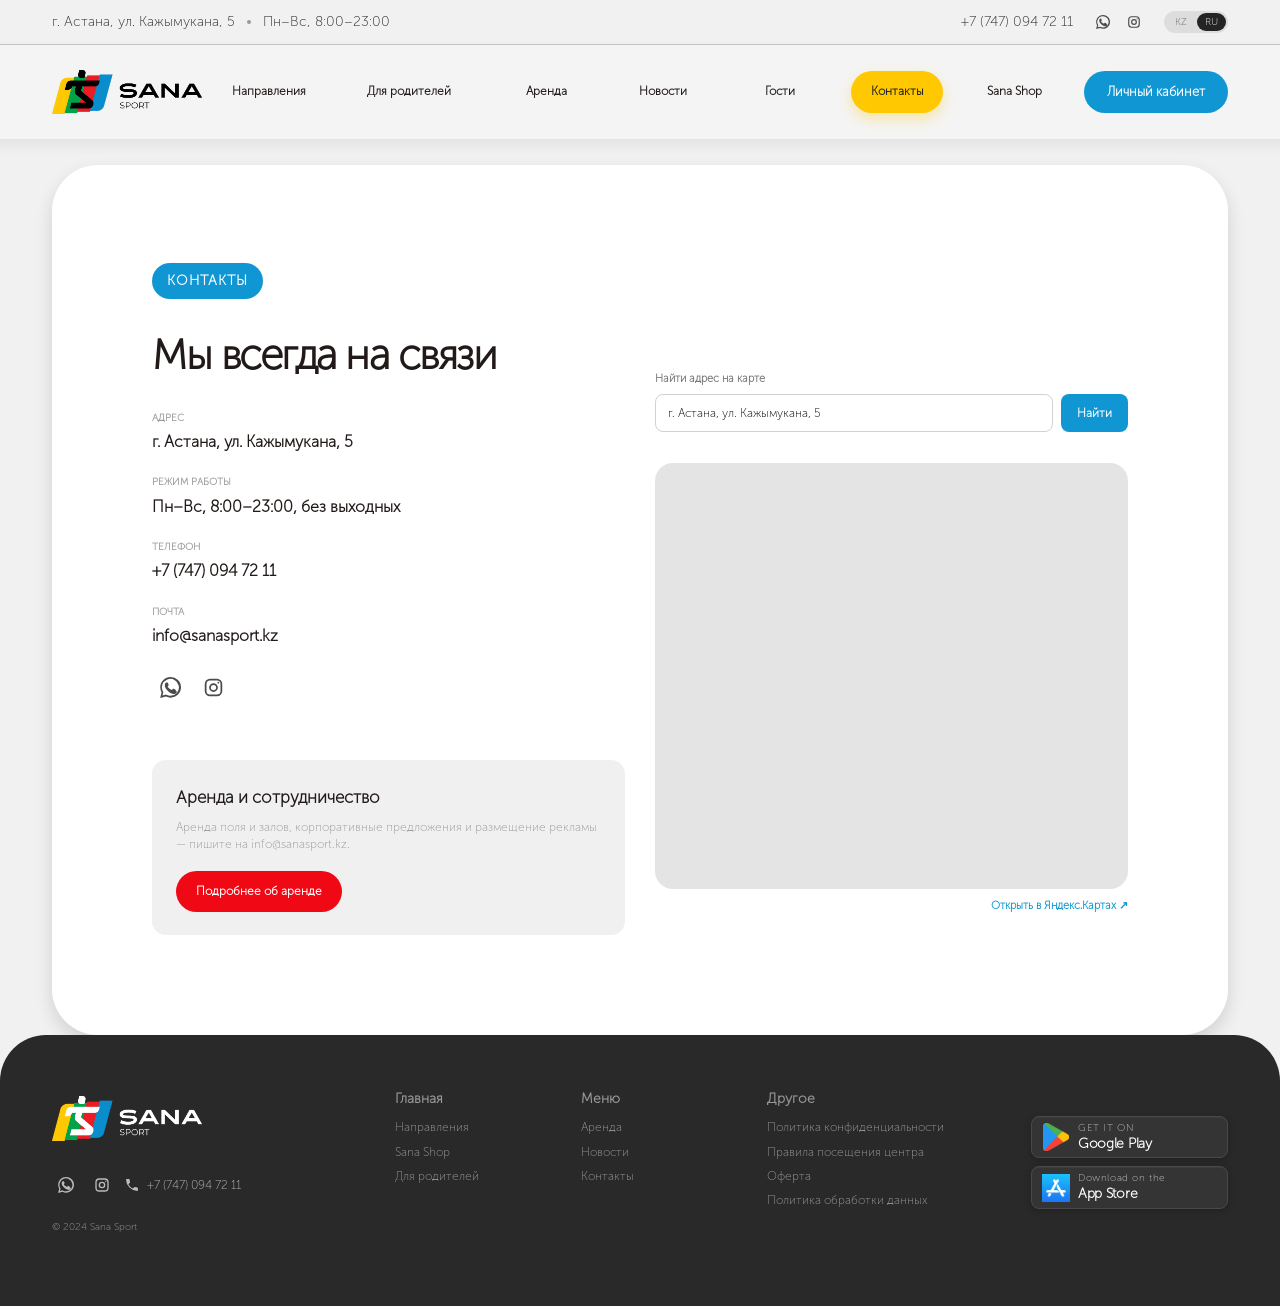
==== commit 215452c5: "Add Sana Sport guests gallery Co-authored-by: Copilot <223556219+Copilot@users.noreply.github.com>" ====
--- a/contacts.html
+++ b/contacts.html
@@ -5,19 +5,19 @@
   <meta name="viewport" content="width=device-width, initial-scale=1.0">
   <meta name="description" content="Контакты Sana Sport">
   <title>Контакты — Sana Sport</title>
-  <link rel="stylesheet" href="styles.css?v=33">
+  <link rel="stylesheet" href="styles.css?v=63">
 </head>
 <body class="contacts-page">
   <div class="topbar"><div class="container topbar__inner"><span>г. Астана, ул. Кажымукана, 5</span><span class="topbar__dot"></span><span>Пн–Вс, 8:00–23:00</span><div class="topbar__right"><a href="tel:+77470947211">+7 (747) 094 72 11</a><span class="social">◉　◎</span><span class="languages">KZ <b>RU</b></span></div></div></div>
   <header class="header container"><a class="logo" href="index.html#top" aria-label="Sana Sport">
       <img src="images/Group 80.png" alt="Sana Sport">
-    </a><button class="menu-toggle" aria-label="Открыть меню">☰</button><nav class="nav"><a href="directions.html">Направления</a><a href="parents.html">Для родителей</a><a href="rental.html">Аренда</a><a href="news.html">Новости</a><a class="is-current" href="contacts.html">Контакты</a><a href="shop.html">Sana Shop</a></nav><a class="button button--blue header__account" href="https://sanasportt.bitrix24.site/crm_form_v5jyf/" target="_blank" rel="noopener noreferrer">Личный кабинет</a></header>
+    </a>    <button class="menu-toggle" aria-label="Открыть меню" aria-expanded="false">☰</button>    <nav class="nav"><a href="directions.html">Направления</a><a href="parents.html">Для родителей</a><a href="rental.html">Аренда</a><a href="news.html">Новости</a><a href="guests.html">Гости</a><a class="is-current" href="contacts.html">Контакты</a><a href="shop.html">Sana Shop</a></nav><a class="button button--blue header__account" href="https://sanasportt.bitrix24.site/crm_form_v5jyf/" target="_blank" rel="noopener noreferrer">Личный кабинет</a></header>
 
   <main>
     <section class="contacts-card container"><div class="contacts-copy"><small class="eyebrow">КОНТАКТЫ</small><h1>Мы всегда на связи</h1><dl><div><dt>АДРЕС</dt><dd id="contact-address">г. Астана, ул. Кажымукана, 5</dd></div><div><dt>РЕЖИМ РАБОТЫ</dt><dd>Пн–Вс, 8:00–23:00, без выходных</dd></div><div><dt>ТЕЛЕФОН</dt><dd><a href="tel:+77470947211">+7 (747) 094 72 11</a></dd></div><div><dt>ПОЧТА</dt><dd><a href="mailto:info@sanasport.kz">info@sanasport.kz</a></dd></div></dl><div class="rental-box"><h2>Аренда и сотрудничество</h2><p>Аренда поля и залов, корпоративные предложения и размещение рекламы — пишите на info@sanasport.kz.</p><a class="button button--red" href="mailto:info@sanasport.kz?subject=Sana%20Sport%20-%20аренда">Подробнее об аренде</a></div></div><div class="contacts-map-wrap"><div class="map-search"><label for="map-address">Найти адрес на карте</label><div><input id="map-address" type="text" value="г. Астана, ул. Кажымукана, 5" placeholder="Введите адрес"><button id="map-search-button" type="button">Найти</button></div><span id="map-status" role="status"></span></div><iframe id="contact-map" title="Карта Sana Sport" src="https://yandex.ru/map-widget/v1/?text=%D0%90%D1%81%D1%82%D0%B0%D0%BD%D0%B0%2C%20%D1%83%D0%BB.%20%D0%9A%D0%B0%D0%B6%D1%8B%D0%BC%D1%83%D0%BA%D0%B0%D0%BD%D0%B0%2C%205&z=16" loading="lazy" allowfullscreen></iframe><a class="map-external" id="map-external" href="https://yandex.ru/maps/?text=%D0%90%D1%81%D1%82%D0%B0%D0%BD%D0%B0%2C%20%D1%83%D0%BB.%20%D0%9A%D0%B0%D0%B6%D1%8B%D0%BC%D1%83%D0%BA%D0%B0%D0%BD%D0%B0%2C%205" target="_blank" rel="noopener">Открыть в Яндекс.Картах ↗</a></div></section>
   </main>
 
   <footer class="footer"><div class="container footer__grid"><div><a class="logo logo--light" href="index.html#top"><img src="images/Group 102.png" alt="Sana Sport"></a><div class="footer-social">◉　◎　◌</div><small>© 2024 Sana Sport</small></div><div><h4>Главная</h4><a href="directions.html">Направления</a><a href="shop.html">Sana Shop</a><a href="parents.html">Для родителей</a></div><div><h4>Меню</h4><a href="index.html#shop">Аренда</a><a href="news.html">Новости</a><a href="contacts.html">Контакты</a></div><div><h4>Другое</h4><a href="privacy.html" target="_blank" rel="noopener noreferrer">Политика конфиденциальности</a><a href="rules.html" target="_blank" rel="noopener noreferrer">Правила посещения центра</a><a href="public-offer.html" target="_blank" rel="noopener noreferrer">Оферта</a><a href="privacy.html" target="_blank" rel="noopener noreferrer">Политика обработки данных</a></div><div class="footer__stores"><div class="footer__download-actions"><a class="store-badge store-badge--google" href="https://play.google.com/store/apps/details?id=kz.sanasport.app&pli=1" target="_blank" rel="noopener noreferrer" aria-label="Скачать в Google Play"><img class="store-badge__icon" src="images/google-play.png" alt="Google Play"><span class="store-badge__meta"><small>GET IT ON</small><strong>Google Play</strong></span></a><a class="store-badge store-badge--apple" href="https://apps.apple.com/kz/app/sanasport/id6756905506" target="_blank" rel="noopener noreferrer" aria-label="Скачать в App Store"><img class="store-badge__icon" src="images/app-store.png" alt="App Store"><span class="store-badge__meta"><small>Download on the</small><strong>App Store</strong></span></a></div></div></footer>
-  <script src="script.js?v=17"></script>
+  <script src="script.js?v=27"></script>
 </body>
 </html>
--- a/styles.css
+++ b/styles.css
@@ -359,9 +359,25 @@
 }
 .menu-toggle {
   display: none;
+  min-width: 44px;
+  min-height: 44px;
+  padding: 10px;
   background: none;
   border: 0;
+  color: var(--ink);
   font-size: 24px;
+  cursor: pointer;
+}
+.menu-toggle__icon {
+  display: grid;
+  gap: 4px;
+  width: 22px;
+}
+.menu-toggle__icon i {
+  display: block;
+  height: 2px;
+  border-radius: 2px;
+  background: currentColor;
 }
 .promos {
   display: grid;
@@ -416,7 +432,7 @@
   --building-top: 31.5%;
   --building-width: 109.45%;
   --hero-zoom-from: 1.05;
-  --hero-zoom-to: 0.82;
+  --hero-zoom-to: 0.98;
   --hero-slide-from: -8%;
   --hero-slide: 8%;
   --hero-scene-duration: 3.1s;
@@ -1113,6 +1129,16 @@
   font-weight: 800;
 }
 .shop-products span + span {
+  height: 200px;
+}
+.shop-products img {
+  display: block;
+  width: 145px;
+  height: 160px;
+  border-radius: 18px 18px 0 0;
+  object-fit: cover;
+}
+.shop-products img + img {
   height: 200px;
 }
 .trainers > p {
@@ -1228,6 +1254,9 @@
   object-fit: cover;
   object-position: center;
 }
+.trainer-grid .trainer-photo {
+  object-position: center 25%;
+}
 .trainer-grid article:hover {
   transform: translateY(-3px);
   box-shadow: 0 10px 24px #0002;
@@ -1677,10 +1706,17 @@
   }
   .nav {
     position: static;
-    gap: 12px;
-    font-size: 11px;
+    gap: 4px;
+    font-size: 10px;
     margin-left: auto;
     transform: none;
+  }
+  .nav a {
+    min-width: 0;
+    padding: 8px 6px;
+  }
+  .nav a[href="parents.html"] {
+    width: auto;
   }
   .hero h1 {
     font-size: 38px;
@@ -1697,6 +1733,14 @@
   }
   .trainer-photo {
     height: 200px;
+  }
+}
+@media (min-width: 701px) and (max-width: 840px) {
+  .header {
+    gap: 16px;
+  }
+  .header__account {
+    display: none;
   }
 }
 @media (max-width: 700px) {
@@ -1776,7 +1820,7 @@
   }
   .hero-shell {
     --hero-zoom-from: 1.05;
-    --hero-zoom-to: 0.9;
+    --hero-zoom-to: 1.02;
     --hero-slide-from: 0%;
     --hero-slide: 4%;
     aspect-ratio: auto;
@@ -1871,6 +1915,13 @@
     width: 110px;
   }
   .shop-products span + span {
+    height: 150px;
+  }
+  .shop-products img {
+    width: 110px;
+    height: 120px;
+  }
+  .shop-products img + img {
     height: 150px;
   }
   .tabs {
@@ -2752,17 +2803,6 @@
   object-fit: cover;
   object-position: center;
 }
-.product-image span {
-  position: absolute;
-  left: 13px;
-  top: 13px;
-  padding: 8px 13px;
-  border-radius: 20px;
-  background: #fff;
-  font-size: 11px;
-  font-weight: 800;
-  color: #07844e;
-}
 .product-info {
   padding: 17px 19px;
 }
@@ -2789,13 +2829,6 @@
 .product-info strong {
   font-size: 19px;
   color: #777;
-}
-.product-info small {
-  padding: 9px 13px;
-  border-radius: 20px;
-  background: #eee;
-  color: #666;
-  font-size: 10px;
 }
 .shop-page .contact {
   margin-top: 50px;
@@ -4353,6 +4386,168 @@
   font-weight: 800;
 }
 
+/* Guest photo gallery */
+.guests-page .header {
+  margin-bottom: 26px;
+}
+.guests-hero {
+  position: relative;
+  display: flex;
+  min-height: 360px;
+  align-items: flex-end;
+  overflow: hidden;
+  border-radius: 36px;
+  background: #193550;
+  isolation: isolate;
+}
+.guests-hero::after {
+  position: absolute;
+  z-index: -1;
+  inset: 0;
+  content: "";
+  background: linear-gradient(90deg, #101c2dcc, #101c2d10 85%), linear-gradient(0deg, #101c2d66, transparent 65%);
+}
+.guests-hero__image {
+  position: absolute;
+  z-index: -2;
+  inset: 0;
+  width: 100%;
+  height: 100%;
+  object-fit: cover;
+  object-position: center 54%;
+  transform: scale(1.5);
+}
+.guests-hero__copy {
+  padding: 48px 56px;
+  color: #fff;
+}
+.guests-hero .eyebrow {
+  color: #ffd32a;
+  font-size: 13px;
+  font-weight: 700;
+  letter-spacing: 1.2px;
+}
+.guests-hero h1 {
+  margin: 12px 0 0;
+  font-size: clamp(38px, 5vw, 64px);
+  line-height: 1.08;
+  letter-spacing: -1.5px;
+}
+.guests-gallery {
+  margin-top: 28px;
+  margin-bottom: 60px;
+  padding: 72px 80px 80px;
+  border-radius: 42px;
+  background: #fff;
+  box-shadow: 0 8px 18px #0002;
+}
+.guests-gallery__heading {
+  margin-bottom: 30px;
+}
+.guests-gallery__heading .eyebrow {
+  color: var(--red);
+  font-size: 12px;
+  font-weight: 700;
+  letter-spacing: 1px;
+}
+.guests-gallery__heading h2 {
+  margin: 12px 0 8px;
+  font-size: clamp(28px, 3.5vw, 40px);
+  line-height: 1.15;
+  letter-spacing: -1px;
+}
+.guests-gallery__heading p {
+  margin: 0;
+  color: #7b7370;
+  font-size: 16px;
+}
+.guest-gallery {
+  column-count: 3;
+  column-gap: 22px;
+}
+.guest-gallery__item {
+  display: inline-block;
+  width: 100%;
+  margin: 0 0 22px;
+  overflow: hidden;
+  break-inside: avoid;
+  border: 1px solid #e4e4e4;
+  border-radius: 18px;
+  background: #fff;
+}
+.guest-gallery__item img {
+  display: block;
+  width: 100%;
+  aspect-ratio: 4 / 3;
+  object-fit: cover;
+}
+.guest-gallery__item--wide img {
+  aspect-ratio: 3 / 2;
+}
+.guest-gallery__item--portrait img {
+  aspect-ratio: 4 / 5;
+}
+.guest-gallery__item figcaption {
+  padding: 13px 16px 15px;
+  color: #5e5e5e;
+  font-size: 13px;
+  line-height: 1.4;
+}
+.guests-page .footer {
+  border-radius: 46px 46px 0 0;
+}
+@media (max-width: 900px) {
+  .guests-hero {
+    min-height: 320px;
+  }
+  .guests-hero__copy {
+    padding: 38px 40px;
+  }
+  .guests-gallery {
+    padding: 58px 48px 64px;
+  }
+  .guest-gallery {
+    column-count: 2;
+  }
+}
+@media (max-width: 700px) {
+  .guests-page .header {
+    margin-bottom: 14px;
+  }
+  .guests-hero {
+    min-height: 260px;
+    border-radius: 26px;
+  }
+  .guests-hero__copy {
+    padding: 28px 24px;
+  }
+  .guests-hero h1 {
+    font-size: clamp(34px, 9vw, 48px);
+    letter-spacing: -1px;
+  }
+  .guests-gallery {
+    margin-top: 18px;
+    margin-bottom: 36px;
+    padding: 42px 18px 44px;
+    border-radius: 28px;
+  }
+  .guests-gallery__heading {
+    margin-bottom: 22px;
+  }
+  .guests-gallery__heading p {
+    font-size: 14px;
+  }
+  .guest-gallery {
+    column-count: 1;
+  }
+  .guest-gallery__item {
+    margin-bottom: 16px;
+  }
+  .guests-page .footer {
+    border-radius: 28px 28px 0 0;
+  }
+}
+
 /* Modal copy follows the same hierarchy as the rest of the site. */
 :is(
   .direction-modal__content,
